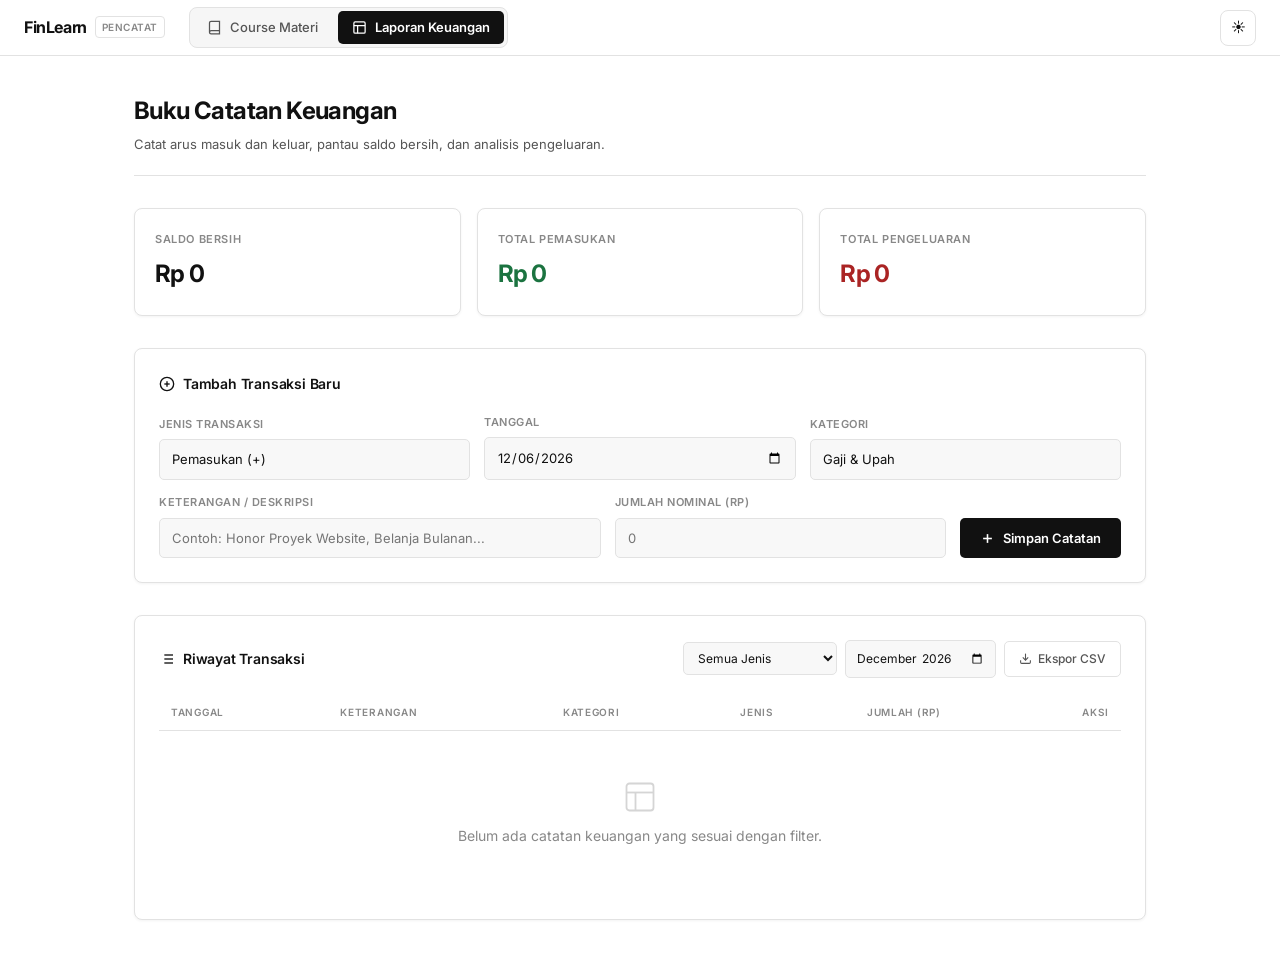
==== index.html @ 0261cfb4 "first commit" ====
<!DOCTYPE html>
<html lang="id" data-theme="light">
<head>
  <meta charset="UTF-8" />
  <meta name="viewport" content="width=device-width, initial-scale=1.0" />
  <title>FinLearn — Pencatat Laporan Keuangan</title>
  <link rel="preconnect" href="https://fonts.googleapis.com" />
  <link href="https://fonts.googleapis.com/css2?family=Inter:wght@300;400;500;600;700&display=swap" rel="stylesheet" />
  <link rel="stylesheet" href="style.css" />
</head>
<body data-page="keuangan">

  <!-- TOPBAR NAVBAR -->
  <header class="topbar">
    <div class="topbar-left">
      <a href="index.html" class="brand">
        <span>FinLearn</span>
        <span class="brand-badge">Pencatat</span>
      </a>

      <!-- NAVBAR DIRECT ACCESS -->
      <nav class="navbar-nav">
        <a href="materi.html" class="nav-link" id="navMateri">
          <svg width="15" height="15" viewBox="0 0 24 24" fill="none" stroke="currentColor" stroke-width="2">
            <path d="M4 19.5A2.5 2.5 0 0 1 6.5 17H20"/>
            <path d="M6.5 2H20v20H6.5A2.5 2.5 0 0 1 4 19.5v-15A2.5 2.5 0 0 1 6.5 2z"/>
          </svg>
          <span class="nav-text">Course Materi</span>
        </a>
        <a href="index.html" class="nav-link active" id="navKeuangan">
          <svg width="15" height="15" viewBox="0 0 24 24" fill="none" stroke="currentColor" stroke-width="2">
            <rect x="3" y="3" width="18" height="18" rx="2"/>
            <line x1="3" y1="9" x2="21" y2="9"/>
            <line x1="9" y1="21" x2="9" y2="9"/>
          </svg>
          <span class="nav-text">Laporan Keuangan</span>
        </a>
      </nav>
    </div>

    <div class="topbar-right">
      <button class="theme-toggle" id="themeToggle" onclick="toggleTheme()" title="Ganti Tema">
        <span id="themeIcon">☀️</span>
      </button>
    </div>
  </header>

  <!-- KEUANGAN FULL PAGE CONTAINER -->
  <main class="keuangan-container">

    <!-- PAGE HEADER -->
    <header class="page-header-keuangan">
      <div class="page-header-title">
        <h1>Buku Catatan Keuangan</h1>
        <p>Catat arus masuk dan keluar, pantau saldo bersih, dan analisis pengeluaran.</p>
      </div>
    </header>

    <!-- 3 STAT CARDS -->
    <section class="summary-cards-grid">
      <div class="stat-card balance">
        <span class="stat-label">Saldo Bersih</span>
        <span class="stat-amount" id="statBalance">Rp 0</span>
      </div>
      <div class="stat-card income">
        <span class="stat-label">Total Pemasukan</span>
        <span class="stat-amount" id="statIncome">Rp 0</span>
      </div>
      <div class="stat-card expense">
        <span class="stat-label">Total Pengeluaran</span>
        <span class="stat-amount" id="statExpense">Rp 0</span>
      </div>
    </section>

    <!-- INPUT TRANSACTION FORM -->
    <section class="card-section">
      <h2 class="card-title">
        <svg width="16" height="16" viewBox="0 0 24 24" fill="none" stroke="currentColor" stroke-width="2"><circle cx="12" cy="12" r="10"/><line x1="12" y1="8" x2="12" y2="16"/><line x1="8" y1="12" x2="16" y2="12"/></svg>
        Tambah Transaksi Baru
      </h2>

      <div class="form-grid">
        <div class="form-row">
          <div class="form-field">
            <label for="inputTxType">Jenis Transaksi</label>
            <select id="inputTxType">
              <option value="income">Pemasukan (+)</option>
              <option value="expense">Pengeluaran (-)</option>
            </select>
          </div>

          <div class="form-field">
            <label for="inputTxDate">Tanggal</label>
            <input type="date" id="inputTxDate" />
          </div>

          <div class="form-field">
            <label for="inputTxCategory">Kategori</label>
            <select id="inputTxCategory">
              <option value="Gaji & Upah">Gaji & Upah</option>
              <option value="Pendapatan Usaha">Pendapatan Usaha</option>
              <option value="Investasi">Investasi</option>
              <option value="Makanan & Minuman">Makanan & Minuman</option>
              <option value="Transportasi">Transportasi</option>
              <option value="Tagihan & Utilitas">Tagihan & Utilitas</option>
              <option value="Kebutuhan Rumah">Kebutuhan Rumah</option>
              <option value="Hiburan & Hobi">Hiburan & Hobi</option>
              <option value="Kesehatan">Kesehatan</option>
              <option value="Lainnya">Lainnya</option>
            </select>
          </div>
        </div>

        <div class="form-row">
          <div class="form-field flex-2">
            <label for="inputTxDesc">Keterangan / Deskripsi</label>
            <input type="text" id="inputTxDesc" placeholder="Contoh: Honor Proyek Website, Belanja Bulanan..." />
          </div>

          <div class="form-field flex-1-5">
            <label for="inputTxAmount">Jumlah Nominal (Rp)</label>
            <input type="number" id="inputTxAmount" placeholder="0" min="0" />
          </div>

          <button class="btn-primary" onclick="handleAddTransaction()">
            <svg width="15" height="15" viewBox="0 0 24 24" fill="none" stroke="currentColor" stroke-width="2.5"><line x1="12" y1="5" x2="12" y2="19"/><line x1="5" y1="12" x2="19" y2="12"/></svg>
            Simpan Catatan
          </button>
        </div>
      </div>
    </section>

    <!-- TRANSACTION HISTORY TABLE -->
    <section class="card-section">
      <div class="table-header-bar">
        <h2 class="card-title">
          <svg width="16" height="16" viewBox="0 0 24 24" fill="none" stroke="currentColor" stroke-width="2"><line x1="8" y1="6" x2="21" y2="6"/><line x1="8" y1="12" x2="21" y2="12"/><line x1="8" y1="18" x2="21" y2="18"/><line x1="3" y1="6" x2="3.01" y2="6"/><line x1="3" y1="12" x2="3.01" y2="12"/><line x1="3" y1="18" x2="3.01" y2="18"/></svg>
          Riwayat Transaksi
        </h2>

        <div class="filter-actions">
          <select id="filterType" onchange="renderTransactionsList()">
            <option value="all">Semua Jenis</option>
            <option value="income">Hanya Pemasukan</option>
            <option value="expense">Hanya Pengeluaran</option>
          </select>

          <input type="month" id="filterMonth" onchange="renderTransactionsList()" />

          <button class="btn-outline" onclick="handleExportCSV()" title="Ekspor Data ke File CSV">
            <svg width="13" height="13" viewBox="0 0 24 24" fill="none" stroke="currentColor" stroke-width="2"><path d="M21 15v4a2 2 0 0 1-2 2H5a2 2 0 0 1-2-2v-4"/><polyline points="7 10 12 15 17 10"/><line x1="12" y1="15" x2="12" y2="3"/></svg>
            Ekspor CSV
          </button>
        </div>
      </div>

      <div class="table-responsive">
        <table class="data-table">
          <thead>
            <tr>
              <th>Tanggal</th>
              <th>Keterangan</th>
              <th>Kategori</th>
              <th>Jenis</th>
              <th>Jumlah (Rp)</th>
              <th style="width: 44px; text-align: center;">Aksi</th>
            </tr>
          </thead>
          <tbody id="txTableBody">
            <!-- Rendered by JS -->
          </tbody>
        </table>

        <div class="table-empty-state" id="tableEmptyState" style="display: none;">
          <svg width="36" height="36" viewBox="0 0 24 24" fill="none" stroke="currentColor" stroke-width="1.2"><rect x="3" y="3" width="18" height="18" rx="2"/><line x1="3" y1="9" x2="21" y2="9"/><line x1="9" y1="21" x2="9" y2="9"/></svg>
          <p>Belum ada catatan keuangan yang sesuai dengan filter.</p>
        </div>
      </div>
    </section>

  </main>

  <script src="app.js"></script>
</body>
</html>
---- style.css ----
/* ===== DESIGN TOKENS (MINIMALIST MONOCHROME) ===== */
:root {
  --bg: #ffffff;
  --bg-secondary: #f6f6f6;
  --bg-card: #ffffff;
  --bg-input: #f8f8f8;
  --border: #e2e2e2;
  --border-soft: #eeeeee;
  --text: #111111;
  --text-secondary: #555555;
  --text-muted: #888888;
  --accent: #111111;
  --accent-inverse: #ffffff;
  --nav-active-bg: #111111;
  --nav-active-text: #ffffff;
  --income: #1b7340;
  --income-bg: rgba(27, 115, 64, 0.1);
  --expense: #aa2424;
  --expense-bg: rgba(170, 36, 36, 0.1);
  --shadow: 0 1px 3px rgba(0,0,0,0.05);
  --shadow-md: 0 4px 14px rgba(0,0,0,0.07);
  --radius: 8px;
  --radius-sm: 5px;
  --topbar-h: 56px;
  --sidebar-w: 280px;
}

[data-theme="dark"] {
  --bg: #0d0d0d;
  --bg-secondary: #171717;
  --bg-card: #141414;
  --bg-input: #1e1e1e;
  --border: #2a2a2a;
  --border-soft: #222222;
  --text: #f2f2f2;
  --text-secondary: #a0a0a0;
  --text-muted: #666666;
  --accent: #f2f2f2;
  --accent-inverse: #0d0d0d;
  --nav-active-bg: #f2f2f2;
  --nav-active-text: #0d0d0d;
  --income: #3cc779;
  --income-bg: rgba(60, 199, 121, 0.12);
  --expense: #e65a5a;
  --expense-bg: rgba(230, 90, 90, 0.12);
  --shadow: 0 1px 3px rgba(0,0,0,0.3);
  --shadow-md: 0 4px 14px rgba(0,0,0,0.4);
}

/* ===== BASE RESET ===== */
*, *::before, *::after { box-sizing: border-box; margin: 0; padding: 0; }
html {
  height: 100%;
  font-size: 14px;
}
body {
  min-height: 100%;
  font-family: 'Inter', -apple-system, BlinkMacSystemFont, "Segoe UI", Roboto, sans-serif;
  line-height: 1.6;
  background: var(--bg);
  color: var(--text);
  transition: background 0.15s ease, color 0.15s ease;
  -webkit-font-smoothing: antialiased;
}
a { color: inherit; text-decoration: none; }
button { cursor: pointer; border: none; background: none; font: inherit; color: inherit; }
input, select, textarea { font: inherit; color: inherit; }
svg { display: block; flex-shrink: 0; }

/* ===== NAVBAR (TOPBAR) ===== */
.topbar {
  position: sticky;
  top: 0;
  left: 0;
  right: 0;
  height: var(--topbar-h);
  background: var(--bg);
  border-bottom: 1px solid var(--border);
  display: flex;
  align-items: center;
  justify-content: space-between;
  padding: 0 24px;
  z-index: 100;
}

.topbar-left {
  display: flex;
  align-items: center;
  gap: 24px;
}

.brand {
  display: flex;
  align-items: center;
  gap: 8px;
  font-weight: 700;
  font-size: 16px;
  letter-spacing: -0.4px;
  color: var(--text);
}
.brand-badge {
  font-size: 10px;
  font-weight: 600;
  text-transform: uppercase;
  letter-spacing: 0.5px;
  padding: 2px 6px;
  border-radius: 4px;
  border: 1px solid var(--border);
  color: var(--text-muted);
}

/* NAVBAR NAVIGATION BUTTONS */
.navbar-nav {
  display: flex;
  align-items: center;
  gap: 6px;
  background: var(--bg-secondary);
  padding: 3px;
  border-radius: var(--radius);
  border: 1px solid var(--border);
}

.nav-link {
  display: inline-flex;
  align-items: center;
  gap: 8px;
  padding: 6px 14px;
  border-radius: var(--radius-sm);
  font-size: 13px;
  font-weight: 500;
  color: var(--text-secondary);
  transition: all 0.15s ease;
}

.nav-link:hover {
  color: var(--text);
  background: rgba(0, 0, 0, 0.04);
}

[data-theme="dark"] .nav-link:hover {
  background: rgba(255, 255, 255, 0.05);
}

.nav-link.active {
  background: var(--nav-active-bg);
  color: var(--nav-active-text);
  font-weight: 600;
}

.topbar-right {
  display: flex;
  align-items: center;
  gap: 12px;
}

.theme-toggle {
  display: inline-flex;
  align-items: center;
  justify-content: center;
  width: 36px;
  height: 36px;
  border-radius: var(--radius);
  border: 1px solid var(--border);
  background: var(--bg-card);
  color: var(--text);
  transition: border-color 0.15s, background 0.15s;
}

.theme-toggle:hover {
  background: var(--bg-secondary);
}

/* ===== MATERI / COURSE FULL PAGE LAYOUT ===== */
.materi-page-wrapper {
  display: flex;
  min-height: calc(100vh - var(--topbar-h));
}

/* Sidebar */
.materi-sidebar {
  width: var(--sidebar-w);
  flex-shrink: 0;
  background: var(--bg);
  border-right: 1px solid var(--border);
  display: flex;
  flex-direction: column;
  height: calc(100vh - var(--topbar-h));
  position: sticky;
  top: var(--topbar-h);
  overflow: hidden;
}

.sidebar-header {
  padding: 18px 20px 14px;
  border-bottom: 1px solid var(--border-soft);
  display: flex;
  align-items: center;
  justify-content: space-between;
}

.sidebar-title {
  font-size: 11px;
  font-weight: 600;
  letter-spacing: 0.8px;
  text-transform: uppercase;
  color: var(--text-muted);
}

.module-counter {
  font-size: 11px;
  font-weight: 600;
  color: var(--text-secondary);
}

.sidebar-scrollable {
  flex: 1;
  overflow-y: auto;
  padding: 10px 12px;
  display: flex;
  flex-direction: column;
  gap: 6px;
}

.module-item {
  display: flex;
  align-items: flex-start;
  gap: 12px;
  padding: 12px 14px;
  border-radius: var(--radius-sm);
  border: 1px solid transparent;
  cursor: pointer;
  transition: all 0.12s ease;
}

.module-item:hover {
  background: var(--bg-secondary);
  border-color: var(--border-soft);
}

.module-item.active {
  background: var(--bg-secondary);
  border-color: var(--text);
}

.module-icon-wrap {
  width: 24px;
  height: 24px;
  display: flex;
  align-items: center;
  justify-content: center;
  color: var(--text-muted);
  flex-shrink: 0;
  margin-top: 1px;
}

.module-item.active .module-icon-wrap {
  color: var(--text);
}

.module-info {
  flex: 1;
}

.module-tag {
  font-size: 10px;
  font-weight: 600;
  letter-spacing: 0.6px;
  text-transform: uppercase;
  color: var(--text-muted);
  margin-bottom: 2px;
}

.module-name {
  font-size: 13px;
  font-weight: 500;
  line-height: 1.35;
  color: var(--text);
}

.module-item.active .module-name {
  font-weight: 600;
}

.module-badge-done {
  color: var(--income);
  margin-left: 4px;
}

/* Sidebar Footer (Reading Controls & Progress) */
.sidebar-footer {
  border-top: 1px solid var(--border);
  padding: 16px 20px;
  background: var(--bg);
  display: flex;
  flex-direction: column;
  gap: 14px;
}

.font-size-control {
  display: flex;
  flex-direction: column;
  gap: 6px;
}

.control-label {
  font-size: 10px;
  font-weight: 600;
  letter-spacing: 0.6px;
  text-transform: uppercase;
  color: var(--text-muted);
}

.font-size-btn-group {
  display: flex;
  gap: 4px;
  border: 1px solid var(--border);
  padding: 3px;
  border-radius: var(--radius-sm);
  background: var(--bg-secondary);
}

.font-size-btn {
  flex: 1;
  padding: 4px 0;
  text-align: center;
  font-size: 11px;
  font-weight: 500;
  border-radius: 3px;
  color: var(--text-secondary);
  transition: all 0.12s;
}

.font-size-btn:hover {
  color: var(--text);
}

.font-size-btn.active {
  background: var(--bg-card);
  color: var(--text);
  font-weight: 700;
  box-shadow: 0 1px 2px rgba(0,0,0,0.08);
}

.progress-widget {
  display: flex;
  flex-direction: column;
  gap: 6px;
}

.progress-header {
  display: flex;
  justify-content: space-between;
  font-size: 11px;
  color: var(--text-secondary);
}

.progress-bar-bg {
  height: 5px;
  background: var(--border);
  border-radius: 3px;
  overflow: hidden;
}

.progress-bar-fill {
  height: 100%;
  background: var(--text);
  border-radius: 3px;
  transition: width 0.3s ease;
}

/* Main Reading Content */
.materi-content-area {
  flex: 1;
  padding: 48px 60px 80px;
  max-width: 900px;
  margin: 0 auto;
  position: relative;
}

.course-breadcrumb {
  display: flex;
  align-items: center;
  gap: 8px;
  font-size: 12px;
  color: var(--text-muted);
  margin-bottom: 24px;
}

.course-breadcrumb a:hover {
  color: var(--text);
}

.module-header {
  margin-bottom: 32px;
  padding-bottom: 24px;
  border-bottom: 1px solid var(--border);
}

.module-header-tag {
  display: inline-block;
  font-size: 11px;
  font-weight: 600;
  text-transform: uppercase;
  letter-spacing: 0.8px;
  color: var(--text-muted);
  margin-bottom: 8px;
}

.module-header-title {
  font-size: 28px;
  font-weight: 700;
  letter-spacing: -0.8px;
  line-height: 1.25;
}

/* Article Reader Typography */
.article-reader {
  font-size: 15px;
  line-height: 1.8;
  color: var(--text);
}

.article-reader.text-small { font-size: 13px; line-height: 1.7; }
.article-reader.text-standard { font-size: 15px; line-height: 1.8; }
.article-reader.text-large { font-size: 17px; line-height: 1.85; }

.article-reader h1 { font-size: 24px; font-weight: 700; margin: 36px 0 16px; letter-spacing: -0.5px; }
.article-reader h2 { font-size: 20px; font-weight: 600; margin: 30px 0 14px; letter-spacing: -0.3px; }
.article-reader h3 { font-size: 16px; font-weight: 600; margin: 24px 0 10px; }
.article-reader p { margin-bottom: 18px; color: var(--text); }
.article-reader ul, .article-reader ol { margin: 0 0 20px 24px; }
.article-reader li { margin-bottom: 8px; }

.article-reader blockquote {
  border-left: 3px solid var(--text);
  padding: 12px 18px;
  margin: 24px 0;
  background: var(--bg-secondary);
  border-radius: 0 var(--radius-sm) var(--radius-sm) 0;
  color: var(--text-secondary);
  font-style: italic;
}

.article-reader table {
  width: 100%;
  border-collapse: collapse;
  margin: 24px 0;
  font-size: 13px;
}

.article-reader th, .article-reader td {
  padding: 10px 14px;
  border: 1px solid var(--border);
  text-align: left;
}

.article-reader th {
  background: var(--bg-secondary);
  font-weight: 600;
}

.article-reader code {
  font-family: ui-monospace, SFMono-Regular, Menlo, Monaco, Consolas, monospace;
  font-size: 13px;
  background: var(--bg-secondary);
  padding: 2px 6px;
  border-radius: 4px;
  border: 1px solid var(--border);
}

.article-reader pre {
  background: var(--bg-secondary);
  border: 1px solid var(--border);
  border-radius: var(--radius);
  padding: 16px;
  overflow-x: auto;
  margin: 20px 0;
}

/* Modul Navigation Prev / Next */
.module-navigation {
  display: flex;
  justify-content: space-between;
  align-items: center;
  gap: 16px;
  margin-top: 50px;
  padding-top: 28px;
  border-top: 1px solid var(--border);
}

.btn-nav-step {
  display: inline-flex;
  align-items: center;
  gap: 8px;
  padding: 10px 18px;
  border-radius: var(--radius-sm);
  border: 1px solid var(--border);
  font-size: 13px;
  font-weight: 500;
  background: var(--bg-card);
  transition: all 0.15s;
}

.btn-nav-step:hover:not(:disabled) {
  background: var(--bg-secondary);
  border-color: var(--text);
}

.btn-nav-step:disabled {
  opacity: 0.35;
  cursor: not-allowed;
}

/* Floating back to top button */
.btn-floating-top {
  position: fixed;
  bottom: 32px;
  right: 36px;
  width: 44px;
  height: 44px;
  border-radius: 50%;
  background: var(--accent);
  color: var(--accent-inverse);
  border: none;
  display: flex;
  align-items: center;
  justify-content: center;
  box-shadow: var(--shadow-md);
  opacity: 0;
  visibility: hidden;
  transform: translateY(10px);
  transition: all 0.2s ease;
  z-index: 90;
}

.btn-floating-top.show {
  opacity: 1;
  visibility: visible;
  transform: translateY(0);
}

/* ===== LAPORAN KEUANGAN FULL PAGE LAYOUT ===== */
.keuangan-container {
  max-width: 1060px;
  margin: 0 auto;
  padding: 36px 24px 60px;
  display: flex;
  flex-direction: column;
  gap: 32px;
}

.page-header-keuangan {
  display: flex;
  justify-content: space-between;
  align-items: flex-end;
  border-bottom: 1px solid var(--border);
  padding-bottom: 20px;
}

.page-header-title h1 {
  font-size: 24px;
  font-weight: 700;
  letter-spacing: -0.6px;
  margin-bottom: 4px;
}

.page-header-title p {
  font-size: 13px;
  color: var(--text-secondary);
}

/* 3 Cards Ringkasan */
.summary-cards-grid {
  display: grid;
  grid-template-columns: repeat(3, 1fr);
  gap: 16px;
}

.stat-card {
  background: var(--bg-card);
  border: 1px solid var(--border);
  border-radius: var(--radius);
  padding: 22px 20px;
  display: flex;
  flex-direction: column;
  gap: 6px;
  box-shadow: var(--shadow);
}

.stat-label {
  font-size: 11px;
  font-weight: 600;
  letter-spacing: 0.6px;
  text-transform: uppercase;
  color: var(--text-muted);
}

.stat-amount {
  font-size: 24px;
  font-weight: 700;
  letter-spacing: -0.8px;
}

.stat-card.balance .stat-amount { color: var(--text); }
.stat-card.income .stat-amount { color: var(--income); }
.stat-card.expense .stat-amount { color: var(--expense); }

/* Form Section */
.card-section {
  background: var(--bg-card);
  border: 1px solid var(--border);
  border-radius: var(--radius);
  padding: 24px;
  box-shadow: var(--shadow);
}

.card-title {
  font-size: 14px;
  font-weight: 600;
  letter-spacing: -0.2px;
  margin-bottom: 18px;
  display: flex;
  align-items: center;
  gap: 8px;
}

.form-grid {
  display: flex;
  flex-direction: column;
  gap: 14px;
}

.form-row {
  display: flex;
  gap: 14px;
  align-items: flex-end;
}

.form-field {
  display: flex;
  flex-direction: column;
  gap: 6px;
  flex: 1;
}

.form-field.flex-2 { flex: 2; }
.form-field.flex-1-5 { flex: 1.5; }

.form-field label {
  font-size: 11px;
  font-weight: 600;
  text-transform: uppercase;
  letter-spacing: 0.5px;
  color: var(--text-muted);
}

.form-field input,
.form-field select {
  width: 100%;
  padding: 9px 12px;
  background: var(--bg-input);
  border: 1px solid var(--border);
  border-radius: var(--radius-sm);
  font-size: 13px;
  color: var(--text);
  outline: none;
  transition: border-color 0.15s ease;
  appearance: none;
  -webkit-appearance: none;
}

.form-field input:focus,
.form-field select:focus {
  border-color: var(--text);
}

.btn-primary {
  display: inline-flex;
  align-items: center;
  justify-content: center;
  gap: 8px;
  padding: 10px 20px;
  background: var(--accent);
  color: var(--accent-inverse);
  border-radius: var(--radius-sm);
  font-size: 13px;
  font-weight: 600;
  transition: opacity 0.15s ease;
  height: 40px;
}

.btn-primary:hover {
  opacity: 0.88;
}

/* History / Table Section */
.table-header-bar {
  display: flex;
  justify-content: space-between;
  align-items: center;
  margin-bottom: 16px;
  flex-wrap: wrap;
  gap: 12px;
}

.table-header-bar .card-title {
  margin-bottom: 0;
}

.filter-actions {
  display: flex;
  align-items: center;
  gap: 8px;
}

.filter-actions select,
.filter-actions input[type="month"] {
  padding: 7px 10px;
  background: var(--bg-input);
  border: 1px solid var(--border);
  border-radius: var(--radius-sm);
  font-size: 12px;
  color: var(--text);
  outline: none;
}

.btn-outline {
  display: inline-flex;
  align-items: center;
  gap: 6px;
  padding: 7px 14px;
  border: 1px solid var(--border);
  border-radius: var(--radius-sm);
  font-size: 12px;
  font-weight: 500;
  color: var(--text-secondary);
  background: var(--bg-card);
  transition: all 0.12s;
}

.btn-outline:hover {
  color: var(--text);
  border-color: var(--text);
  background: var(--bg-secondary);
}

.table-responsive {
  overflow-x: auto;
}

.data-table {
  width: 100%;
  border-collapse: collapse;
}

.data-table th {
  font-size: 10px;
  font-weight: 600;
  letter-spacing: 0.7px;
  text-transform: uppercase;
  color: var(--text-muted);
  padding: 10px 12px;
  text-align: left;
  border-bottom: 1px solid var(--border);
}

.data-table td {
  font-size: 13px;
  padding: 12px 12px;
  border-bottom: 1px solid var(--border-soft);
  vertical-align: middle;
}

.data-table tbody tr:last-child td {
  border-bottom: none;
}

.data-table tbody tr:hover td {
  background: var(--bg-secondary);
}

.badge-tag {
  display: inline-flex;
  align-items: center;
  padding: 3px 8px;
  border-radius: 12px;
  font-size: 11px;
  font-weight: 600;
}

.badge-income {
  background: var(--income-bg);
  color: var(--income);
}

.badge-expense {
  background: var(--expense-bg);
  color: var(--expense);
}

.amount-income {
  color: var(--income);
  font-weight: 600;
}

.amount-expense {
  color: var(--expense);
  font-weight: 600;
}

.btn-delete-row {
  padding: 5px;
  color: var(--text-muted);
  border-radius: var(--radius-sm);
  transition: all 0.12s;
  display: inline-flex;
  align-items: center;
  justify-content: center;
}

.btn-delete-row:hover {
  color: var(--expense);
  background: var(--expense-bg);
}

.table-empty-state {
  display: flex;
  flex-direction: column;
  align-items: center;
  gap: 10px;
  padding: 48px 20px;
  color: var(--text-muted);
  text-align: center;
}

.table-empty-state svg {
  opacity: 0.35;
}

/* Toast */
.toast-box {
  position: fixed;
  bottom: 24px;
  right: 24px;
  z-index: 1000;
  display: flex;
  flex-direction: column;
  gap: 8px;
  pointer-events: none;
}

.toast-item {
  background: var(--text);
  color: var(--accent-inverse);
  font-size: 13px;
  font-weight: 500;
  padding: 10px 18px;
  border-radius: var(--radius);
  box-shadow: var(--shadow-md);
  animation: toastFadeIn 0.18s ease forwards;
}

@keyframes toastFadeIn {
  from { opacity: 0; transform: translateY(10px); }
  to { opacity: 1; transform: translateY(0); }
}

/* ===== RESPONSIVE ===== */
@media (max-width: 860px) {
  .materi-page-wrapper { flex-direction: column; }
  .materi-sidebar {
    width: 100%;
    height: auto;
    position: relative;
    top: 0;
    border-right: none;
    border-bottom: 1px solid var(--border);
  }
  .materi-content-area { padding: 32px 20px 60px; }
  .summary-cards-grid { grid-template-columns: 1fr; }
  .form-row { flex-direction: column; }
}

@media (max-width: 580px) {
  .topbar { padding: 0 16px; }
  .brand-badge { display: none; }
  .nav-link span.nav-text { display: none; }
  .nav-link { padding: 6px 10px; }
}
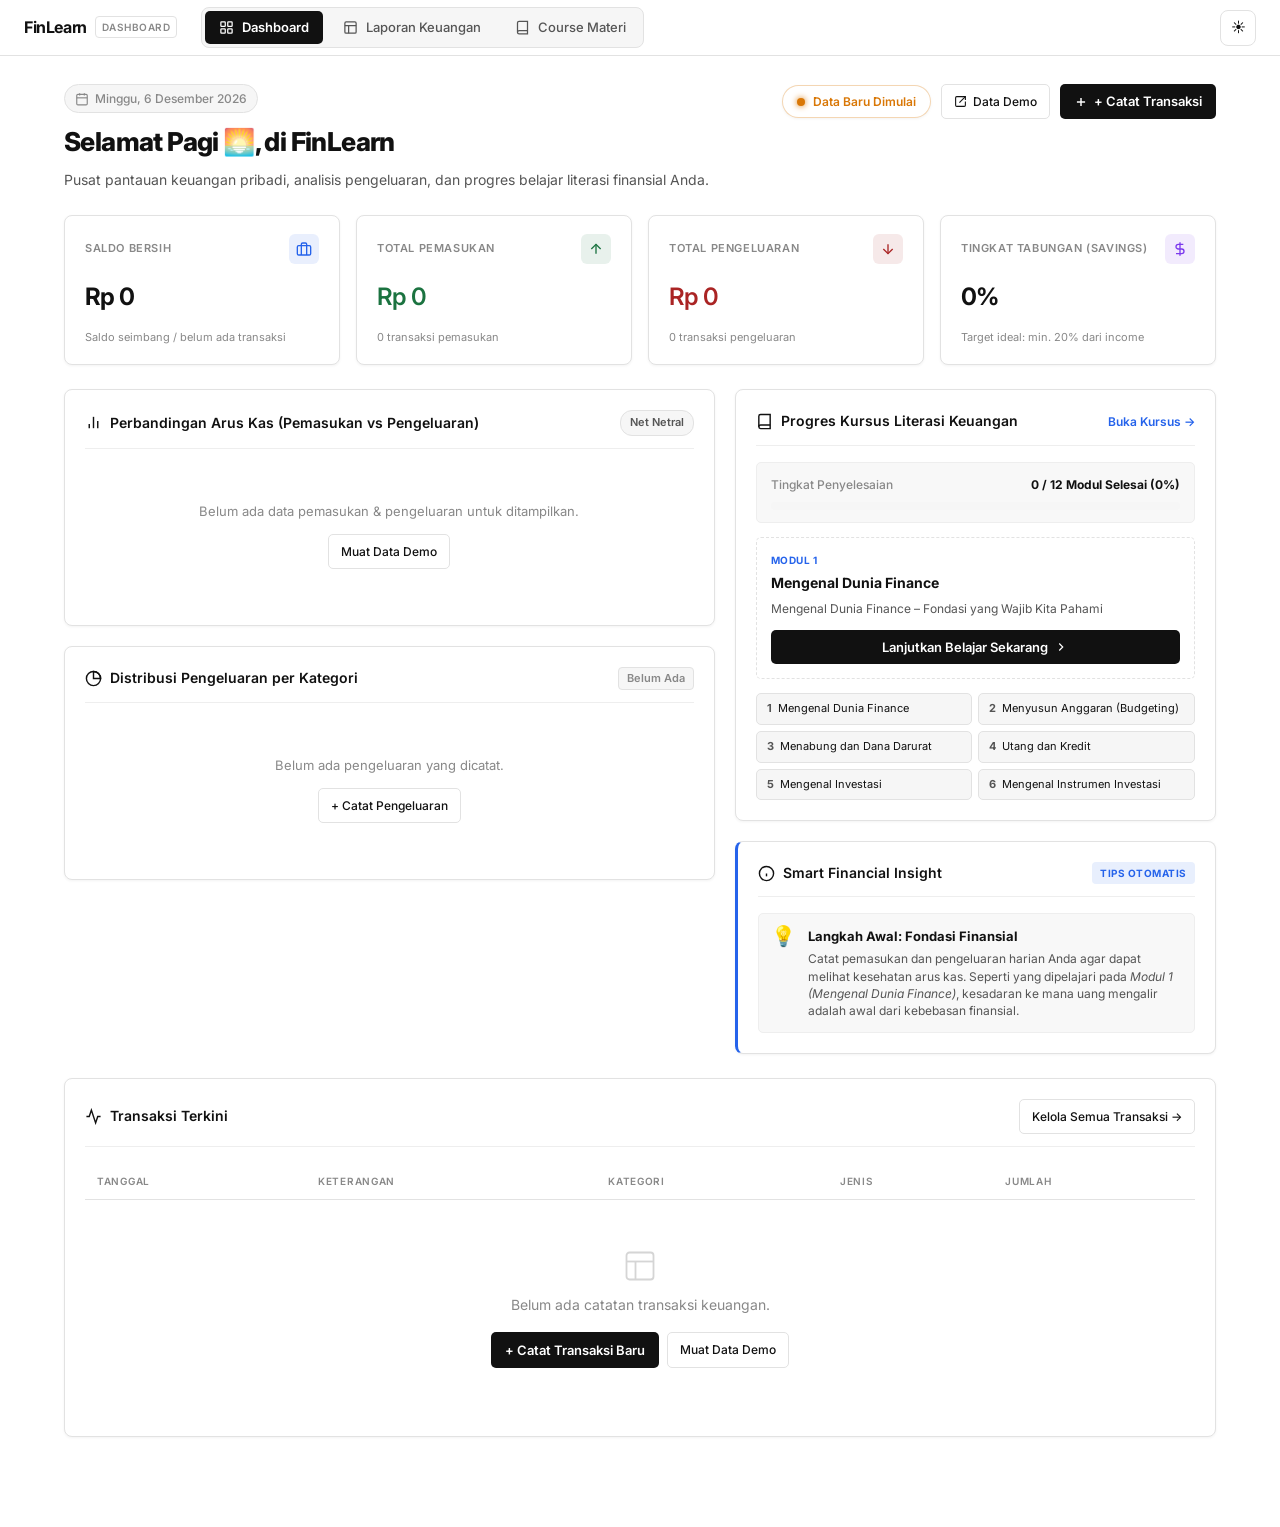
==== commit ef843456: "update" ====
--- a/index.html
+++ b/index.html
@@ -3,37 +3,46 @@
 <head>
   <meta charset="UTF-8" />
   <meta name="viewport" content="width=device-width, initial-scale=1.0" />
-  <title>FinLearn — Pencatat Laporan Keuangan</title>
+  <title>FinLearn — Dashboard Keuangan & Belajar</title>
   <link rel="preconnect" href="https://fonts.googleapis.com" />
-  <link href="https://fonts.googleapis.com/css2?family=Inter:wght@300;400;500;600;700&display=swap" rel="stylesheet" />
+  <link href="https://fonts.googleapis.com/css2?family=Inter:wght@300;400;500;600;700;800&display=swap" rel="stylesheet" />
   <link rel="stylesheet" href="style.css" />
 </head>
-<body data-page="keuangan">
+<body data-page="dashboard">
 
   <!-- TOPBAR NAVBAR -->
   <header class="topbar">
     <div class="topbar-left">
       <a href="index.html" class="brand">
         <span>FinLearn</span>
-        <span class="brand-badge">Pencatat</span>
+        <span class="brand-badge">Dashboard</span>
       </a>
 
       <!-- NAVBAR DIRECT ACCESS -->
       <nav class="navbar-nav">
+        <a href="index.html" class="nav-link active" id="navDashboard">
+          <svg width="15" height="15" viewBox="0 0 24 24" fill="none" stroke="currentColor" stroke-width="2">
+            <rect x="3" y="3" width="7" height="7" rx="1"/>
+            <rect x="14" y="3" width="7" height="7" rx="1"/>
+            <rect x="14" y="14" width="7" height="7" rx="1"/>
+            <rect x="3" y="14" width="7" height="7" rx="1"/>
+          </svg>
+          <span class="nav-text">Dashboard</span>
+        </a>
+        <a href="keuangan.html" class="nav-link" id="navKeuangan">
+          <svg width="15" height="15" viewBox="0 0 24 24" fill="none" stroke="currentColor" stroke-width="2">
+            <rect x="3" y="3" width="18" height="18" rx="2"/>
+            <line x1="3" y1="9" x2="21" y2="9"/>
+            <line x1="9" y1="21" x2="9" y2="9"/>
+          </svg>
+          <span class="nav-text">Laporan Keuangan</span>
+        </a>
         <a href="materi.html" class="nav-link" id="navMateri">
           <svg width="15" height="15" viewBox="0 0 24 24" fill="none" stroke="currentColor" stroke-width="2">
             <path d="M4 19.5A2.5 2.5 0 0 1 6.5 17H20"/>
             <path d="M6.5 2H20v20H6.5A2.5 2.5 0 0 1 4 19.5v-15A2.5 2.5 0 0 1 6.5 2z"/>
           </svg>
           <span class="nav-text">Course Materi</span>
-        </a>
-        <a href="index.html" class="nav-link active" id="navKeuangan">
-          <svg width="15" height="15" viewBox="0 0 24 24" fill="none" stroke="currentColor" stroke-width="2">
-            <rect x="3" y="3" width="18" height="18" rx="2"/>
-            <line x1="3" y1="9" x2="21" y2="9"/>
-            <line x1="9" y1="21" x2="9" y2="9"/>
-          </svg>
-          <span class="nav-text">Laporan Keuangan</span>
         </a>
       </nav>
     </div>
@@ -45,112 +54,240 @@
     </div>
   </header>
 
-  <!-- KEUANGAN FULL PAGE CONTAINER -->
-  <main class="keuangan-container">
-
-    <!-- PAGE HEADER -->
-    <header class="page-header-keuangan">
-      <div class="page-header-title">
-        <h1>Buku Catatan Keuangan</h1>
-        <p>Catat arus masuk dan keluar, pantau saldo bersih, dan analisis pengeluaran.</p>
+  <!-- DASHBOARD CONTAINER -->
+  <main class="dashboard-container">
+
+    <!-- WELCOME / HERO HEADER -->
+    <header class="dash-welcome-header">
+      <div class="dash-welcome-text">
+        <div class="dash-date-badge" id="dashDateBadge">
+          <svg width="14" height="14" viewBox="0 0 24 24" fill="none" stroke="currentColor" stroke-width="2">
+            <rect x="3" y="4" width="18" height="18" rx="2" ry="2"/>
+            <line x1="16" y1="2" x2="16" y2="6"/>
+            <line x1="8" y1="2" x2="8" y2="6"/>
+            <line x1="3" y1="10" x2="21" y2="10"/>
+          </svg>
+          <span id="currentDateStr">-</span>
+        </div>
+        <h1 id="dashGreeting">Selamat Datang di FinLearn</h1>
+        <p>Pusat pantauan keuangan pribadi, analisis pengeluaran, dan progres belajar literasi finansial Anda.</p>
+      </div>
+
+      <div class="dash-welcome-actions">
+        <div class="health-chip" id="healthChip">
+          <span class="health-dot"></span>
+          <span id="healthChipText">Kondisi Stabil</span>
+        </div>
+
+        <button class="btn-outline-sm" id="btnSampleData" onclick="handleLoadSampleData()" title="Muat simulasi data contoh untuk melihat tampilan visual">
+          <svg width="13" height="13" viewBox="0 0 24 24" fill="none" stroke="currentColor" stroke-width="2">
+            <path d="M21 12v7a2 2 0 0 1-2 2H5a2 2 0 0 1-2-2V5a2 2 0 0 1 2-2h11"/>
+            <polyline points="15 3 21 3 21 9"/>
+            <line x1="10" y1="14" x2="21" y2="3"/>
+          </svg>
+          Data Demo
+        </button>
+
+        <a href="keuangan.html" class="btn-primary-sm">
+          <svg width="14" height="14" viewBox="0 0 24 24" fill="none" stroke="currentColor" stroke-width="2.5">
+            <line x1="12" y1="5" x2="12" y2="19"/>
+            <line x1="5" y1="12" x2="19" y2="12"/>
+          </svg>
+          + Catat Transaksi
+        </a>
       </div>
     </header>
 
-    <!-- 3 STAT CARDS -->
-    <section class="summary-cards-grid">
+    <!-- 4 STAT CARDS GRID -->
+    <section class="dash-stats-grid">
       <div class="stat-card balance">
-        <span class="stat-label">Saldo Bersih</span>
-        <span class="stat-amount" id="statBalance">Rp 0</span>
-      </div>
+        <div class="stat-card-header">
+          <span class="stat-label">Saldo Bersih</span>
+          <div class="stat-icon-wrap icon-balance">
+            <svg width="16" height="16" viewBox="0 0 24 24" fill="none" stroke="currentColor" stroke-width="2">
+              <rect x="2" y="7" width="20" height="14" rx="2" ry="2"/>
+              <path d="M16 21V5a2 2 0 0 0-2-2h-4a2 2 0 0 0-2 2v16"/>
+            </svg>
+          </div>
+        </div>
+        <div class="stat-amount" id="dashStatBalance">Rp 0</div>
+        <div class="stat-footer-text" id="dashStatBalanceSub">Arus kas siap dikelola</div>
+      </div>
+
       <div class="stat-card income">
-        <span class="stat-label">Total Pemasukan</span>
-        <span class="stat-amount" id="statIncome">Rp 0</span>
-      </div>
+        <div class="stat-card-header">
+          <span class="stat-label">Total Pemasukan</span>
+          <div class="stat-icon-wrap icon-income">
+            <svg width="16" height="16" viewBox="0 0 24 24" fill="none" stroke="currentColor" stroke-width="2">
+              <line x1="12" y1="19" x2="12" y2="5"/>
+              <polyline points="5 12 12 5 19 12"/>
+            </svg>
+          </div>
+        </div>
+        <div class="stat-amount amount-income" id="dashStatIncome">Rp 0</div>
+        <div class="stat-footer-text" id="dashStatIncomeCount">0 transaksi masuk</div>
+      </div>
+
       <div class="stat-card expense">
-        <span class="stat-label">Total Pengeluaran</span>
-        <span class="stat-amount" id="statExpense">Rp 0</span>
+        <div class="stat-card-header">
+          <span class="stat-label">Total Pengeluaran</span>
+          <div class="stat-icon-wrap icon-expense">
+            <svg width="16" height="16" viewBox="0 0 24 24" fill="none" stroke="currentColor" stroke-width="2">
+              <line x1="12" y1="5" x2="12" y2="19"/>
+              <polyline points="19 12 12 19 5 12"/>
+            </svg>
+          </div>
+        </div>
+        <div class="stat-amount amount-expense" id="dashStatExpense">Rp 0</div>
+        <div class="stat-footer-text" id="dashStatExpenseCount">0 transaksi keluar</div>
+      </div>
+
+      <div class="stat-card savings">
+        <div class="stat-card-header">
+          <span class="stat-label">Tingkat Tabungan (Savings)</span>
+          <div class="stat-icon-wrap icon-savings">
+            <svg width="16" height="16" viewBox="0 0 24 24" fill="none" stroke="currentColor" stroke-width="2">
+              <path d="M12 2v20M17 5H9.5a3.5 3.5 0 0 0 0 7h5a3.5 3.5 0 0 1 0 7H6"/>
+            </svg>
+          </div>
+        </div>
+        <div class="stat-amount" id="dashStatSavings">0%</div>
+        <div class="stat-footer-text" id="dashStatSavingsSub">Target ideal: min. 20%</div>
       </div>
     </section>
 
-    <!-- INPUT TRANSACTION FORM -->
-    <section class="card-section">
-      <h2 class="card-title">
-        <svg width="16" height="16" viewBox="0 0 24 24" fill="none" stroke="currentColor" stroke-width="2"><circle cx="12" cy="12" r="10"/><line x1="12" y1="8" x2="12" y2="16"/><line x1="8" y1="12" x2="16" y2="12"/></svg>
-        Tambah Transaksi Baru
-      </h2>
-
-      <div class="form-grid">
-        <div class="form-row">
-          <div class="form-field">
-            <label for="inputTxType">Jenis Transaksi</label>
-            <select id="inputTxType">
-              <option value="income">Pemasukan (+)</option>
-              <option value="expense">Pengeluaran (-)</option>
-            </select>
-          </div>
-
-          <div class="form-field">
-            <label for="inputTxDate">Tanggal</label>
-            <input type="date" id="inputTxDate" />
-          </div>
-
-          <div class="form-field">
-            <label for="inputTxCategory">Kategori</label>
-            <select id="inputTxCategory">
-              <option value="Gaji & Upah">Gaji & Upah</option>
-              <option value="Pendapatan Usaha">Pendapatan Usaha</option>
-              <option value="Investasi">Investasi</option>
-              <option value="Makanan & Minuman">Makanan & Minuman</option>
-              <option value="Transportasi">Transportasi</option>
-              <option value="Tagihan & Utilitas">Tagihan & Utilitas</option>
-              <option value="Kebutuhan Rumah">Kebutuhan Rumah</option>
-              <option value="Hiburan & Hobi">Hiburan & Hobi</option>
-              <option value="Kesehatan">Kesehatan</option>
-              <option value="Lainnya">Lainnya</option>
-            </select>
-          </div>
-        </div>
-
-        <div class="form-row">
-          <div class="form-field flex-2">
-            <label for="inputTxDesc">Keterangan / Deskripsi</label>
-            <input type="text" id="inputTxDesc" placeholder="Contoh: Honor Proyek Website, Belanja Bulanan..." />
-          </div>
-
-          <div class="form-field flex-1-5">
-            <label for="inputTxAmount">Jumlah Nominal (Rp)</label>
-            <input type="number" id="inputTxAmount" placeholder="0" min="0" />
-          </div>
-
-          <button class="btn-primary" onclick="handleAddTransaction()">
-            <svg width="15" height="15" viewBox="0 0 24 24" fill="none" stroke="currentColor" stroke-width="2.5"><line x1="12" y1="5" x2="12" y2="19"/><line x1="5" y1="12" x2="19" y2="12"/></svg>
-            Simpan Catatan
-          </button>
-        </div>
-      </div>
-    </section>
-
-    <!-- TRANSACTION HISTORY TABLE -->
-    <section class="card-section">
-      <div class="table-header-bar">
-        <h2 class="card-title">
-          <svg width="16" height="16" viewBox="0 0 24 24" fill="none" stroke="currentColor" stroke-width="2"><line x1="8" y1="6" x2="21" y2="6"/><line x1="8" y1="12" x2="21" y2="12"/><line x1="8" y1="18" x2="21" y2="18"/><line x1="3" y1="6" x2="3.01" y2="6"/><line x1="3" y1="12" x2="3.01" y2="12"/><line x1="3" y1="18" x2="3.01" y2="18"/></svg>
-          Riwayat Transaksi
-        </h2>
-
-        <div class="filter-actions">
-          <select id="filterType" onchange="renderTransactionsList()">
-            <option value="all">Semua Jenis</option>
-            <option value="income">Hanya Pemasukan</option>
-            <option value="expense">Hanya Pengeluaran</option>
-          </select>
-
-          <input type="month" id="filterMonth" onchange="renderTransactionsList()" />
-
-          <button class="btn-outline" onclick="handleExportCSV()" title="Ekspor Data ke File CSV">
-            <svg width="13" height="13" viewBox="0 0 24 24" fill="none" stroke="currentColor" stroke-width="2"><path d="M21 15v4a2 2 0 0 1-2 2H5a2 2 0 0 1-2-2v-4"/><polyline points="7 10 12 15 17 10"/><line x1="12" y1="15" x2="12" y2="3"/></svg>
-            Ekspor CSV
-          </button>
+    <!-- MAIN TWO-COLUMN DASHBOARD LAYOUT -->
+    <div class="dash-columns-grid">
+
+      <!-- LEFT COLUMN: VISUAL CHARTS -->
+      <div class="dash-col-left">
+
+        <!-- CASHFLOW COMPARISON BAR CHART CARD -->
+        <section class="dash-card">
+          <div class="dash-card-header">
+            <div class="dash-card-title">
+              <svg width="17" height="17" viewBox="0 0 24 24" fill="none" stroke="currentColor" stroke-width="2">
+                <line x1="18" y1="20" x2="18" y2="10"/>
+                <line x1="12" y1="20" x2="12" y2="4"/>
+                <line x1="6" y1="20" x2="6" y2="14"/>
+              </svg>
+              <span>Perbandingan Arus Kas (Pemasukan vs Pengeluaran)</span>
+            </div>
+            <span class="badge-pill" id="cashflowStatusBadge">Net Positif</span>
+          </div>
+
+          <div class="dash-card-body">
+            <div id="cashflowChartContainer" class="cashflow-chart-container">
+              <!-- Rendered dynamically by JS -->
+            </div>
+          </div>
+        </section>
+
+        <!-- CATEGORY EXPENSES BREAKDOWN CARD -->
+        <section class="dash-card">
+          <div class="dash-card-header">
+            <div class="dash-card-title">
+              <svg width="17" height="17" viewBox="0 0 24 24" fill="none" stroke="currentColor" stroke-width="2">
+                <circle cx="12" cy="12" r="10"/>
+                <path d="M12 2a10 10 0 0 1 10 10h-10z"/>
+              </svg>
+              <span>Distribusi Pengeluaran per Kategori</span>
+            </div>
+            <span class="sub-badge" id="topCategoryBadge">-</span>
+          </div>
+
+          <div class="dash-card-body">
+            <div id="categoryBreakdownContainer" class="category-breakdown-wrapper">
+              <!-- Rendered dynamically by JS -->
+            </div>
+          </div>
+        </section>
+
+      </div>
+
+      <!-- RIGHT COLUMN: LEARNING MODULES & FINANCIAL INSIGHT -->
+      <div class="dash-col-right">
+
+        <!-- COURSE PROGRESS WIDGET -->
+        <section class="dash-card">
+          <div class="dash-card-header">
+            <div class="dash-card-title">
+              <svg width="17" height="17" viewBox="0 0 24 24" fill="none" stroke="currentColor" stroke-width="2">
+                <path d="M4 19.5A2.5 2.5 0 0 1 6.5 17H20"/>
+                <path d="M6.5 2H20v20H6.5A2.5 2.5 0 0 1 4 19.5v-15A2.5 2.5 0 0 1 6.5 2z"/>
+              </svg>
+              <span>Progres Kursus Literasi Keuangan</span>
+            </div>
+            <a href="materi.html" class="card-link">Buka Kursus →</a>
+          </div>
+
+          <div class="dash-card-body">
+            <div class="learning-progress-box">
+              <div class="learning-progress-top">
+                <span class="learning-stat-title">Tingkat Penyelesaian</span>
+                <span class="learning-stat-val" id="dashLearnProgressText">0 / 12 Modul (0%)</span>
+              </div>
+              <div class="progress-bar-bg">
+                <div class="progress-bar-fill" id="dashLearnProgressBar" style="width: 0%;"></div>
+              </div>
+            </div>
+
+            <!-- NEXT RECOMMENDED MODULE BOX -->
+            <div class="next-mod-preview" id="dashNextModuleBox">
+              <div class="next-mod-tag" id="dashNextModTag">MODUL 1</div>
+              <h3 class="next-mod-title" id="dashNextModTitle">Mengenal Dunia Finance</h3>
+              <p class="next-mod-desc" id="dashNextModDesc">Pelajari fondasi penting bagaimana uang mengalir, aset vs liabilitas, dan prinsip dasar pengelolaan finansial.</p>
+              <a href="materi.html" id="dashBtnContinueLearn" class="btn-primary-sm full-w">
+                Lanjutkan Belajar Sekarang
+                <svg width="14" height="14" viewBox="0 0 24 24" fill="none" stroke="currentColor" stroke-width="2">
+                  <polyline points="9 18 15 12 9 6"/>
+                </svg>
+              </a>
+            </div>
+
+            <!-- MINI MODULES ROADMAP -->
+            <div class="mod-quick-roadmap" id="dashModQuickRoadmap">
+              <!-- Rendered by JS -->
+            </div>
+          </div>
+        </section>
+
+        <!-- FINANCIAL HEALTH INSIGHT & TIPS -->
+        <section class="dash-card card-insight">
+          <div class="dash-card-header">
+            <div class="dash-card-title">
+              <svg width="17" height="17" viewBox="0 0 24 24" fill="none" stroke="currentColor" stroke-width="2">
+                <circle cx="12" cy="12" r="10"/>
+                <line x1="12" y1="16" x2="12" y2="12"/>
+                <line x1="12" y1="8" x2="12.01" y2="8"/>
+              </svg>
+              <span>Smart Financial Insight</span>
+            </div>
+            <span class="insight-badge">Tips Otomatis</span>
+          </div>
+
+          <div class="dash-card-body">
+            <div class="insight-content" id="dashInsightBox">
+              <!-- Rendered by JS -->
+            </div>
+          </div>
+        </section>
+
+      </div>
+
+    </div>
+
+    <!-- RECENT TRANSACTIONS TABLE SECTION -->
+    <section class="dash-card recent-tx-section">
+      <div class="dash-card-header">
+        <div class="dash-card-title">
+          <svg width="17" height="17" viewBox="0 0 24 24" fill="none" stroke="currentColor" stroke-width="2">
+            <polyline points="22 12 18 12 15 21 9 3 6 12 2 12"/>
+          </svg>
+          <span>Transaksi Terkini</span>
+        </div>
+        <div class="dash-header-right">
+          <a href="keuangan.html" class="btn-outline-sm">Kelola Semua Transaksi →</a>
         </div>
       </div>
 
@@ -162,24 +299,33 @@
               <th>Keterangan</th>
               <th>Kategori</th>
               <th>Jenis</th>
-              <th>Jumlah (Rp)</th>
-              <th style="width: 44px; text-align: center;">Aksi</th>
+              <th>Jumlah</th>
             </tr>
           </thead>
-          <tbody id="txTableBody">
+          <tbody id="dashTxTableBody">
             <!-- Rendered by JS -->
           </tbody>
         </table>
 
-        <div class="table-empty-state" id="tableEmptyState" style="display: none;">
-          <svg width="36" height="36" viewBox="0 0 24 24" fill="none" stroke="currentColor" stroke-width="1.2"><rect x="3" y="3" width="18" height="18" rx="2"/><line x1="3" y1="9" x2="21" y2="9"/><line x1="9" y1="21" x2="9" y2="9"/></svg>
-          <p>Belum ada catatan keuangan yang sesuai dengan filter.</p>
+        <div class="table-empty-state" id="dashTableEmptyState" style="display: none;">
+          <svg width="36" height="36" viewBox="0 0 24 24" fill="none" stroke="currentColor" stroke-width="1.2">
+            <rect x="3" y="3" width="18" height="18" rx="2"/>
+            <line x1="3" y1="9" x2="21" y2="9"/>
+            <line x1="9" y1="21" x2="9" y2="9"/>
+          </svg>
+          <p>Belum ada catatan transaksi keuangan.</p>
+          <div class="empty-btn-group">
+            <a href="keuangan.html" class="btn-primary-sm">+ Catat Transaksi Baru</a>
+            <button class="btn-outline-sm" onclick="handleLoadSampleData()">Muat Data Demo</button>
+          </div>
         </div>
       </div>
     </section>
 
   </main>
 
+  <!-- SCRIPTS -->
+  <script src="materi_data.js"></script>
   <script src="app.js"></script>
 </body>
 </html>
--- a/style.css
+++ b/style.css
@@ -674,6 +674,18 @@
   border-color: var(--text);
 }
 
+/* Hilangkan tombol panah stepper (+1, +2, dll) pada input angka */
+input[type="number"]::-webkit-outer-spin-button,
+input[type="number"]::-webkit-inner-spin-button {
+  -webkit-appearance: none;
+  margin: 0;
+}
+
+input[type="number"] {
+  -moz-appearance: textfield;
+  appearance: textfield;
+}
+
 .btn-primary {
   display: inline-flex;
   align-items: center;
@@ -865,7 +877,713 @@
   to { opacity: 1; transform: translateY(0); }
 }
 
+/* ===== DASHBOARD STYLING ===== */
+.dashboard-container {
+  max-width: 1200px;
+  margin: 0 auto;
+  padding: 28px 24px 60px;
+}
+
+.dash-welcome-header {
+  display: flex;
+  align-items: flex-start;
+  justify-content: space-between;
+  gap: 20px;
+  margin-bottom: 24px;
+  flex-wrap: wrap;
+}
+
+.dash-welcome-text {
+  flex: 1;
+  min-width: 280px;
+}
+
+.dash-date-badge {
+  display: inline-flex;
+  align-items: center;
+  gap: 6px;
+  font-size: 12px;
+  font-weight: 500;
+  color: var(--text-muted);
+  background: var(--bg-secondary);
+  padding: 4px 10px;
+  border-radius: 20px;
+  border: 1px solid var(--border);
+  margin-bottom: 8px;
+}
+
+.dash-welcome-text h1 {
+  font-size: 26px;
+  font-weight: 800;
+  letter-spacing: -0.6px;
+  color: var(--text);
+  margin-bottom: 6px;
+}
+
+.dash-welcome-text p {
+  color: var(--text-secondary);
+  font-size: 14px;
+}
+
+.dash-welcome-actions {
+  display: flex;
+  align-items: center;
+  gap: 10px;
+  flex-wrap: wrap;
+}
+
+/* Health Chip */
+.health-chip {
+  display: inline-flex;
+  align-items: center;
+  gap: 8px;
+  padding: 6px 14px;
+  border-radius: 20px;
+  font-size: 12px;
+  font-weight: 600;
+  border: 1px solid var(--border);
+  background: var(--bg-card);
+  box-shadow: var(--shadow);
+}
+
+.health-dot {
+  width: 8px;
+  height: 8px;
+  border-radius: 50%;
+  background: var(--text-muted);
+}
+
+.health-chip.status-good .health-dot {
+  background: var(--income);
+  box-shadow: 0 0 6px var(--income);
+}
+.health-chip.status-good {
+  border-color: rgba(27, 115, 64, 0.3);
+  color: var(--income);
+}
+
+.health-chip.status-warning .health-dot {
+  background: #d97706;
+  box-shadow: 0 0 6px #d97706;
+}
+.health-chip.status-warning {
+  border-color: rgba(217, 119, 6, 0.3);
+  color: #d97706;
+}
+
+.health-chip.status-danger .health-dot {
+  background: var(--expense);
+  box-shadow: 0 0 6px var(--expense);
+}
+.health-chip.status-danger {
+  border-color: rgba(170, 36, 36, 0.3);
+  color: var(--expense);
+}
+
+/* Compact Buttons */
+.btn-primary-sm {
+  display: inline-flex;
+  align-items: center;
+  justify-content: center;
+  gap: 6px;
+  background: var(--accent);
+  color: var(--accent-inverse);
+  padding: 7px 14px;
+  border-radius: var(--radius-sm);
+  font-size: 13px;
+  font-weight: 600;
+  transition: opacity 0.15s ease, transform 0.1s ease;
+  white-space: nowrap;
+}
+.btn-primary-sm:hover {
+  opacity: 0.9;
+  transform: translateY(-1px);
+}
+
+.btn-outline-sm {
+  display: inline-flex;
+  align-items: center;
+  justify-content: center;
+  gap: 6px;
+  border: 1px solid var(--border);
+  background: var(--bg-card);
+  color: var(--text);
+  padding: 7px 12px;
+  border-radius: var(--radius-sm);
+  font-size: 12px;
+  font-weight: 500;
+  transition: all 0.15s ease;
+  white-space: nowrap;
+}
+.btn-outline-sm:hover {
+  background: var(--bg-secondary);
+  border-color: var(--accent);
+}
+
+.full-w {
+  width: 100%;
+}
+
+/* 4 STATS GRID */
+.dash-stats-grid {
+  display: grid;
+  grid-template-columns: repeat(4, 1fr);
+  gap: 16px;
+  margin-bottom: 24px;
+}
+
+.dash-stats-grid .stat-card {
+  background: var(--bg-card);
+  border: 1px solid var(--border);
+  border-radius: var(--radius);
+  padding: 18px 20px;
+  box-shadow: var(--shadow);
+  display: flex;
+  flex-direction: column;
+}
+
+.stat-card-header {
+  display: flex;
+  align-items: center;
+  justify-content: space-between;
+  margin-bottom: 8px;
+}
+
+.stat-icon-wrap {
+  width: 30px;
+  height: 30px;
+  border-radius: 6px;
+  display: flex;
+  align-items: center;
+  justify-content: center;
+}
+
+.icon-balance { background: rgba(37, 99, 235, 0.1); color: #2563eb; }
+.icon-income { background: var(--income-bg); color: var(--income); }
+.icon-expense { background: var(--expense-bg); color: var(--expense); }
+.icon-savings { background: rgba(124, 58, 237, 0.1); color: #7c3aed; }
+
+.stat-footer-text {
+  font-size: 11px;
+  color: var(--text-muted);
+  margin-top: 6px;
+}
+
+/* DASHBOARD TWO COLUMNS */
+.dash-columns-grid {
+  display: grid;
+  grid-template-columns: 1.15fr 0.85fr;
+  gap: 20px;
+  margin-bottom: 24px;
+}
+
+.dash-col-left, .dash-col-right {
+  display: flex;
+  flex-direction: column;
+  gap: 20px;
+}
+
+.dash-card {
+  background: var(--bg-card);
+  border: 1px solid var(--border);
+  border-radius: var(--radius);
+  padding: 20px;
+  box-shadow: var(--shadow);
+}
+
+.dash-card-header {
+  display: flex;
+  align-items: center;
+  justify-content: space-between;
+  margin-bottom: 16px;
+  padding-bottom: 12px;
+  border-bottom: 1px solid var(--border-soft);
+}
+
+.dash-card-title {
+  display: flex;
+  align-items: center;
+  gap: 8px;
+  font-weight: 600;
+  font-size: 14px;
+  color: var(--text);
+}
+
+.card-link {
+  font-size: 12px;
+  color: #2563eb;
+  font-weight: 600;
+  transition: text-decoration 0.15s;
+}
+.card-link:hover {
+  text-decoration: underline;
+}
+
+.sub-badge {
+  font-size: 11px;
+  font-weight: 600;
+  color: var(--text-muted);
+  background: var(--bg-secondary);
+  padding: 2px 8px;
+  border-radius: 4px;
+  border: 1px solid var(--border);
+}
+
+.badge-pill {
+  font-size: 11px;
+  font-weight: 600;
+  padding: 3px 9px;
+  border-radius: 12px;
+  background: var(--bg-secondary);
+  color: var(--text-secondary);
+  border: 1px solid var(--border);
+}
+.badge-pill.pill-success {
+  background: var(--income-bg);
+  color: var(--income);
+  border-color: rgba(27, 115, 64, 0.3);
+}
+.badge-pill.pill-danger {
+  background: var(--expense-bg);
+  color: var(--expense);
+  border-color: rgba(170, 36, 36, 0.3);
+}
+
+/* CASHFLOW VISUAL STYLING */
+.cashflow-visual-wrapper {
+  display: flex;
+  flex-direction: column;
+  gap: 16px;
+}
+
+.cashflow-bar-track {
+  height: 14px;
+  border-radius: 7px;
+  overflow: hidden;
+  background: var(--bg-secondary);
+  display: flex;
+}
+
+.cashflow-bar-income {
+  background: var(--income);
+  height: 100%;
+  transition: width 0.4s ease;
+}
+
+.cashflow-bar-expense {
+  background: var(--expense);
+  height: 100%;
+  transition: width 0.4s ease;
+}
+
+.cashflow-details-grid {
+  display: grid;
+  grid-template-columns: 1fr 1fr;
+  gap: 12px;
+}
+
+.cashflow-col {
+  padding: 12px;
+  border-radius: var(--radius-sm);
+  border: 1px solid var(--border-soft);
+  background: var(--bg-input);
+}
+
+.cf-badge-row {
+  display: flex;
+  align-items: center;
+  gap: 6px;
+  margin-bottom: 4px;
+}
+
+.cf-indicator {
+  width: 8px;
+  height: 8px;
+  border-radius: 2px;
+}
+.cf-indicator.inc { background: var(--income); }
+.cf-indicator.exp { background: var(--expense); }
+
+.cf-label {
+  font-size: 11px;
+  font-weight: 600;
+  text-transform: uppercase;
+  color: var(--text-muted);
+}
+
+.cf-val {
+  font-size: 16px;
+  font-weight: 700;
+  margin-bottom: 2px;
+}
+.cf-val.inc { color: var(--income); }
+.cf-val.exp { color: var(--expense); }
+
+.cf-pct {
+  font-size: 11px;
+  color: var(--text-muted);
+}
+
+.cashflow-net-card {
+  padding: 12px 14px;
+  border-radius: var(--radius-sm);
+  display: flex;
+  justify-content: space-between;
+  align-items: center;
+  font-size: 12px;
+  flex-wrap: wrap;
+  gap: 8px;
+}
+.cashflow-net-card.net-positive {
+  background: var(--income-bg);
+  border: 1px solid rgba(27, 115, 64, 0.25);
+  color: var(--income);
+}
+.cashflow-net-card.net-negative {
+  background: var(--expense-bg);
+  border: 1px solid rgba(170, 36, 36, 0.25);
+  color: var(--expense);
+}
+
+.net-left strong {
+  font-size: 14px;
+  margin-left: 6px;
+}
+
+/* DONUT & CATEGORY BREAKDOWN */
+.donut-and-list-grid {
+  display: grid;
+  grid-template-columns: 160px 1fr;
+  gap: 20px;
+  align-items: center;
+}
+
+.donut-chart-box {
+  position: relative;
+  width: 140px;
+  height: 140px;
+  margin: 0 auto;
+}
+
+.donut-svg {
+  width: 100%;
+  height: 100%;
+  transform: rotate(-90deg);
+}
+
+.donut-segment {
+  transition: stroke-width 0.2s ease;
+}
+.donut-segment:hover {
+  stroke-width: 16;
+}
+
+.donut-center-info {
+  position: absolute;
+  top: 0;
+  left: 0;
+  width: 100%;
+  height: 100%;
+  display: flex;
+  flex-direction: column;
+  align-items: center;
+  justify-content: center;
+  pointer-events: none;
+  text-align: center;
+  padding: 10px;
+}
+
+.donut-center-sub {
+  font-size: 9px;
+  text-transform: uppercase;
+  font-weight: 700;
+  color: var(--text-muted);
+  letter-spacing: 0.5px;
+}
+
+.donut-center-val {
+  font-size: 13px;
+  font-weight: 700;
+  color: var(--text);
+  line-height: 1.2;
+  margin-top: 2px;
+}
+
+.category-ranked-list {
+  display: flex;
+  flex-direction: column;
+  gap: 10px;
+  max-height: 230px;
+  overflow-y: auto;
+  padding-right: 4px;
+}
+
+.category-row-item {
+  display: flex;
+  flex-direction: column;
+  gap: 3px;
+}
+
+.category-row-header {
+  display: flex;
+  align-items: center;
+  justify-content: space-between;
+  font-size: 12px;
+}
+
+.cat-left {
+  display: flex;
+  align-items: center;
+  gap: 6px;
+}
+
+.cat-color-dot {
+  width: 8px;
+  height: 8px;
+  border-radius: 50%;
+  display: inline-block;
+}
+
+.cat-name {
+  font-weight: 500;
+  color: var(--text);
+}
+
+.cat-right {
+  display: flex;
+  align-items: center;
+  gap: 8px;
+}
+
+.cat-amount {
+  font-weight: 600;
+  color: var(--text-secondary);
+}
+
+.cat-pct-label {
+  font-size: 11px;
+  font-weight: 600;
+  color: var(--text-muted);
+  width: 28px;
+  text-align: right;
+}
+
+.cat-bar-bg {
+  height: 6px;
+  background: var(--bg-secondary);
+  border-radius: 3px;
+  overflow: hidden;
+}
+
+.cat-bar-fill {
+  height: 100%;
+  border-radius: 3px;
+  transition: width 0.3s ease;
+}
+
+.chart-empty-state {
+  display: flex;
+  flex-direction: column;
+  align-items: center;
+  justify-content: center;
+  gap: 12px;
+  padding: 36px 16px;
+  text-align: center;
+  color: var(--text-muted);
+  font-size: 13px;
+}
+
+/* LEARNING WIDGET */
+.learning-progress-box {
+  background: var(--bg-input);
+  border: 1px solid var(--border-soft);
+  padding: 12px 14px;
+  border-radius: var(--radius-sm);
+  margin-bottom: 14px;
+}
+
+.learning-progress-top {
+  display: flex;
+  justify-content: space-between;
+  align-items: center;
+  font-size: 12px;
+}
+
+.learning-stat-title {
+  color: var(--text-muted);
+  font-weight: 500;
+}
+
+.learning-stat-val {
+  font-weight: 700;
+  color: var(--text);
+}
+
+.progress-bar-bg {
+  height: 8px;
+  background: var(--bg-secondary);
+  border-radius: 4px;
+  overflow: hidden;
+  margin-top: 8px;
+}
+
+.progress-bar-fill {
+  height: 100%;
+  background: #2563eb;
+  border-radius: 4px;
+  transition: width 0.3s ease;
+}
+
+.next-mod-preview {
+  border: 1px dashed var(--border);
+  border-radius: var(--radius-sm);
+  padding: 14px;
+  background: var(--bg-card);
+  margin-bottom: 14px;
+}
+
+.next-mod-tag {
+  font-size: 10px;
+  font-weight: 700;
+  text-transform: uppercase;
+  color: #2563eb;
+  letter-spacing: 0.5px;
+}
+
+.next-mod-title {
+  font-size: 14px;
+  font-weight: 700;
+  margin: 4px 0 6px;
+  color: var(--text);
+}
+
+.next-mod-desc {
+  font-size: 12px;
+  color: var(--text-secondary);
+  line-height: 1.45;
+  margin-bottom: 12px;
+}
+
+.mod-quick-roadmap {
+  display: grid;
+  grid-template-columns: repeat(2, 1fr);
+  gap: 6px;
+}
+
+.roadmap-chip {
+  display: flex;
+  align-items: center;
+  gap: 6px;
+  font-size: 11px;
+  padding: 6px 10px;
+  border: 1px solid var(--border);
+  border-radius: var(--radius-sm);
+  background: var(--bg-secondary);
+  cursor: pointer;
+  transition: all 0.15s ease;
+}
+.roadmap-chip:hover {
+  border-color: var(--accent);
+  background: var(--bg-card);
+}
+
+.roadmap-chip.done {
+  background: var(--income-bg);
+  border-color: rgba(27, 115, 64, 0.3);
+  color: var(--income);
+  font-weight: 600;
+}
+
+.chip-num {
+  font-weight: 700;
+  opacity: 0.7;
+}
+
+.chip-name {
+  flex: 1;
+  white-space: nowrap;
+  overflow: hidden;
+  text-overflow: ellipsis;
+}
+
+.chip-check {
+  font-weight: 700;
+}
+
+/* SMART FINANCIAL INSIGHT */
+.card-insight {
+  border-left: 3px solid #2563eb;
+}
+
+.insight-badge {
+  font-size: 10px;
+  font-weight: 700;
+  text-transform: uppercase;
+  letter-spacing: 0.5px;
+  background: rgba(37, 99, 235, 0.1);
+  color: #2563eb;
+  padding: 3px 8px;
+  border-radius: 4px;
+}
+
+.insight-content {
+  display: flex;
+  flex-direction: column;
+  gap: 10px;
+}
+
+.insight-item {
+  display: flex;
+  gap: 12px;
+  padding: 12px;
+  background: var(--bg-input);
+  border-radius: var(--radius-sm);
+  border: 1px solid var(--border-soft);
+}
+.insight-item.warning {
+  border-left: 3px solid #d97706;
+}
+
+.insight-icon {
+  font-size: 20px;
+  line-height: 1;
+  flex-shrink: 0;
+}
+
+.insight-text strong {
+  display: block;
+  font-size: 13px;
+  color: var(--text);
+  margin-bottom: 3px;
+}
+
+.insight-text p {
+  font-size: 12px;
+  color: var(--text-secondary);
+  line-height: 1.45;
+}
+
+/* RECENT TRANSACTIONS ON DASHBOARD */
+.recent-tx-section {
+  margin-bottom: 30px;
+}
+
+.empty-btn-group {
+  display: flex;
+  gap: 8px;
+  margin-top: 6px;
+}
+
 /* ===== RESPONSIVE ===== */
+@media (max-width: 990px) {
+  .dash-stats-grid {
+    grid-template-columns: repeat(2, 1fr);
+  }
+  .dash-columns-grid {
+    grid-template-columns: 1fr;
+  }
+}
+
 @media (max-width: 860px) {
   .materi-page-wrapper { flex-direction: column; }
   .materi-sidebar {
@@ -881,9 +1599,29 @@
   .form-row { flex-direction: column; }
 }
 
+@media (max-width: 600px) {
+  .dash-stats-grid {
+    grid-template-columns: 1fr;
+  }
+  .donut-and-list-grid {
+    grid-template-columns: 1fr;
+  }
+  .mod-quick-roadmap {
+    grid-template-columns: 1fr;
+  }
+  .dash-welcome-header {
+    flex-direction: column;
+    align-items: stretch;
+  }
+  .dash-welcome-actions {
+    justify-content: flex-start;
+  }
+}
+
 @media (max-width: 580px) {
   .topbar { padding: 0 16px; }
   .brand-badge { display: none; }
   .nav-link span.nav-text { display: none; }
   .nav-link { padding: 6px 10px; }
 }
+
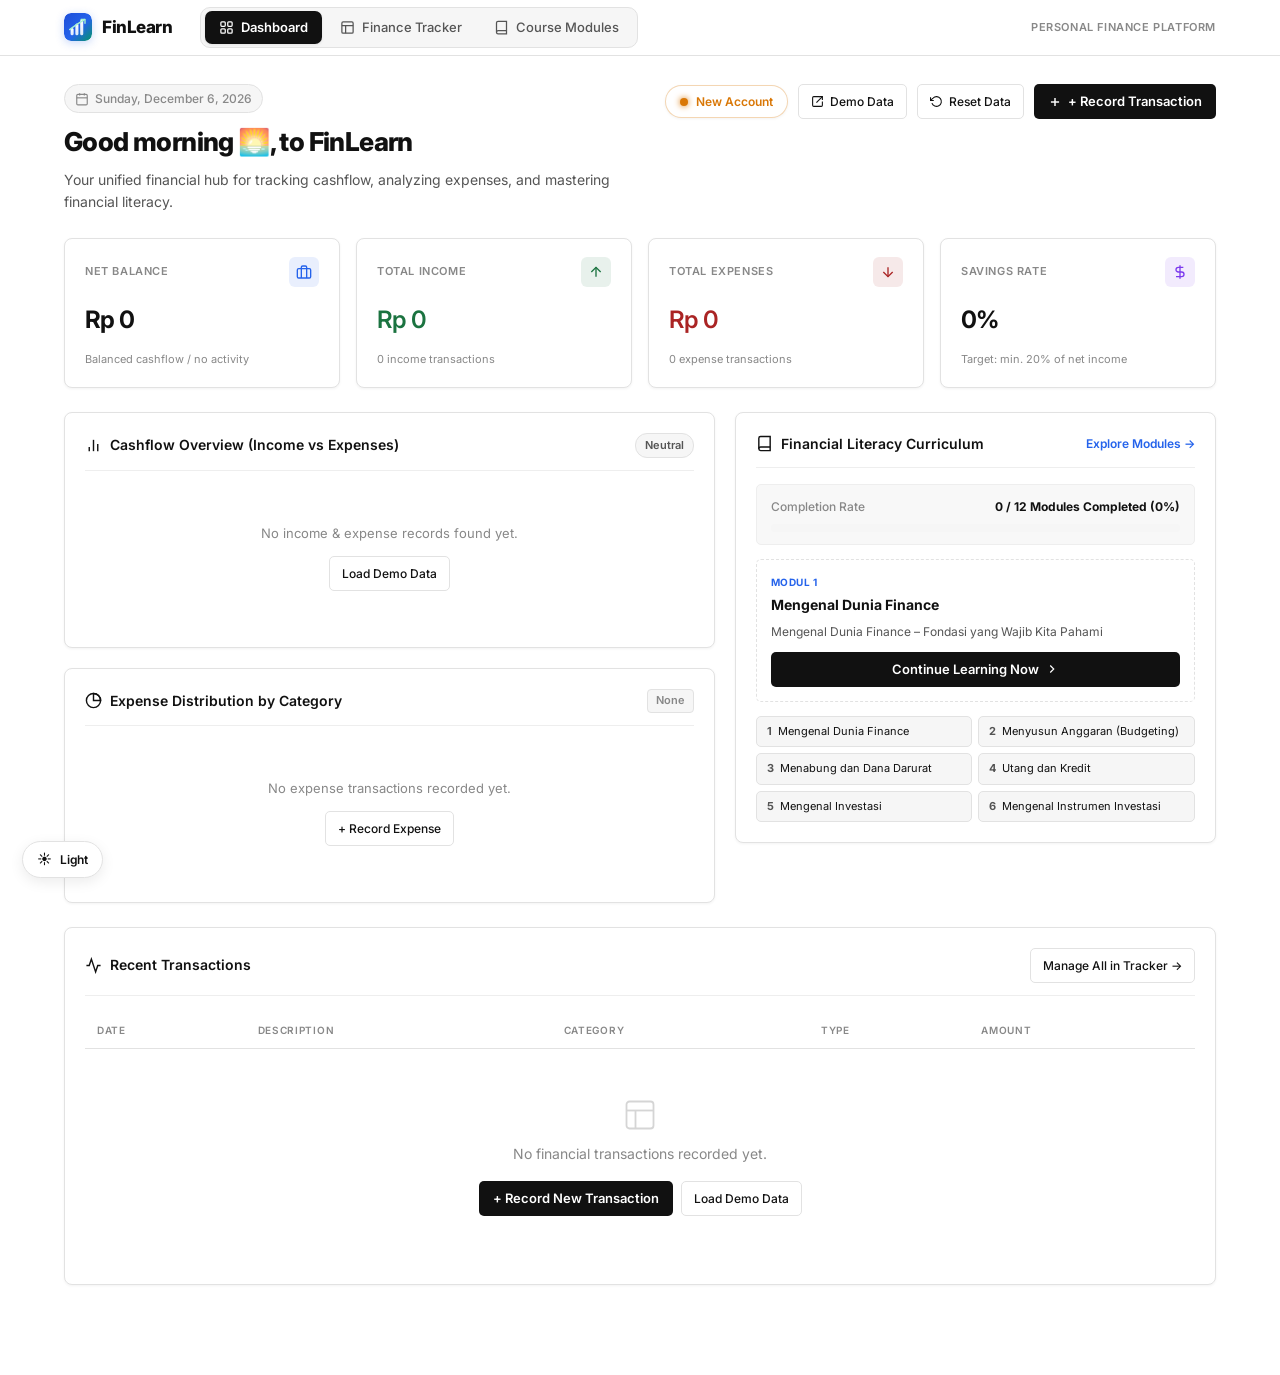
==== commit 91775ca9: "update" ====
--- a/index.html
+++ b/index.html
@@ -1,9 +1,11 @@
 <!DOCTYPE html>
-<html lang="id" data-theme="light">
+<html lang="en" data-theme="light">
 <head>
   <meta charset="UTF-8" />
   <meta name="viewport" content="width=device-width, initial-scale=1.0" />
-  <title>FinLearn — Dashboard Keuangan & Belajar</title>
+  <title>FinLearn — Personal Finance & Learning Dashboard</title>
+  <link rel="icon" type="image/svg+xml" href="favicon.svg" />
+  <link rel="apple-touch-icon" href="favicon.svg" />
   <link rel="preconnect" href="https://fonts.googleapis.com" />
   <link href="https://fonts.googleapis.com/css2?family=Inter:wght@300;400;500;600;700;800&display=swap" rel="stylesheet" />
   <link rel="stylesheet" href="style.css" />
@@ -12,45 +14,45 @@
 
   <!-- TOPBAR NAVBAR -->
   <header class="topbar">
-    <div class="topbar-left">
-      <a href="index.html" class="brand">
-        <span>FinLearn</span>
-        <span class="brand-badge">Dashboard</span>
-      </a>
-
-      <!-- NAVBAR DIRECT ACCESS -->
-      <nav class="navbar-nav">
-        <a href="index.html" class="nav-link active" id="navDashboard">
-          <svg width="15" height="15" viewBox="0 0 24 24" fill="none" stroke="currentColor" stroke-width="2">
-            <rect x="3" y="3" width="7" height="7" rx="1"/>
-            <rect x="14" y="3" width="7" height="7" rx="1"/>
-            <rect x="14" y="14" width="7" height="7" rx="1"/>
-            <rect x="3" y="14" width="7" height="7" rx="1"/>
-          </svg>
-          <span class="nav-text">Dashboard</span>
+    <div class="topbar-container">
+      <div class="topbar-left">
+        <a href="index.html" class="brand" title="FinLearn Home">
+          <img src="favicon.svg" alt="FinLearn Logo" class="brand-icon" />
+          <span class="brand-name">FinLearn</span>
         </a>
-        <a href="keuangan.html" class="nav-link" id="navKeuangan">
-          <svg width="15" height="15" viewBox="0 0 24 24" fill="none" stroke="currentColor" stroke-width="2">
-            <rect x="3" y="3" width="18" height="18" rx="2"/>
-            <line x1="3" y1="9" x2="21" y2="9"/>
-            <line x1="9" y1="21" x2="9" y2="9"/>
-          </svg>
-          <span class="nav-text">Laporan Keuangan</span>
-        </a>
-        <a href="materi.html" class="nav-link" id="navMateri">
-          <svg width="15" height="15" viewBox="0 0 24 24" fill="none" stroke="currentColor" stroke-width="2">
-            <path d="M4 19.5A2.5 2.5 0 0 1 6.5 17H20"/>
-            <path d="M6.5 2H20v20H6.5A2.5 2.5 0 0 1 4 19.5v-15A2.5 2.5 0 0 1 6.5 2z"/>
-          </svg>
-          <span class="nav-text">Course Materi</span>
-        </a>
-      </nav>
-    </div>
-
-    <div class="topbar-right">
-      <button class="theme-toggle" id="themeToggle" onclick="toggleTheme()" title="Ganti Tema">
-        <span id="themeIcon">☀️</span>
-      </button>
+
+        <!-- NAVBAR DIRECT ACCESS -->
+        <nav class="navbar-nav">
+          <a href="index.html" class="nav-link active" id="navDashboard">
+            <svg width="15" height="15" viewBox="0 0 24 24" fill="none" stroke="currentColor" stroke-width="2">
+              <rect x="3" y="3" width="7" height="7" rx="1.5"/>
+              <rect x="14" y="3" width="7" height="7" rx="1.5"/>
+              <rect x="14" y="14" width="7" height="7" rx="1.5"/>
+              <rect x="3" y="14" width="7" height="7" rx="1.5"/>
+            </svg>
+            <span class="nav-text">Dashboard</span>
+          </a>
+          <a href="keuangan.html" class="nav-link" id="navKeuangan">
+            <svg width="15" height="15" viewBox="0 0 24 24" fill="none" stroke="currentColor" stroke-width="2">
+              <rect x="3" y="3" width="18" height="18" rx="2"/>
+              <line x1="3" y1="9" x2="21" y2="9"/>
+              <line x1="9" y1="21" x2="9" y2="9"/>
+            </svg>
+            <span class="nav-text">Finance Tracker</span>
+          </a>
+          <a href="materi.html" class="nav-link" id="navMateri">
+            <svg width="15" height="15" viewBox="0 0 24 24" fill="none" stroke="currentColor" stroke-width="2">
+              <path d="M4 19.5A2.5 2.5 0 0 1 6.5 17H20"/>
+              <path d="M6.5 2H20v20H6.5A2.5 2.5 0 0 1 4 19.5v-15A2.5 2.5 0 0 1 6.5 2z"/>
+            </svg>
+            <span class="nav-text">Course Modules</span>
+          </a>
+        </nav>
+      </div>
+
+      <div class="topbar-right">
+        <span class="topbar-tagline">Personal Finance Platform</span>
+      </div>
     </div>
   </header>
 
@@ -69,23 +71,31 @@
           </svg>
           <span id="currentDateStr">-</span>
         </div>
-        <h1 id="dashGreeting">Selamat Datang di FinLearn</h1>
-        <p>Pusat pantauan keuangan pribadi, analisis pengeluaran, dan progres belajar literasi finansial Anda.</p>
+        <h1 id="dashGreeting">Welcome to FinLearn</h1>
+        <p>Your unified financial hub for tracking cashflow, analyzing expenses, and mastering financial literacy.</p>
       </div>
 
       <div class="dash-welcome-actions">
         <div class="health-chip" id="healthChip">
           <span class="health-dot"></span>
-          <span id="healthChipText">Kondisi Stabil</span>
-        </div>
-
-        <button class="btn-outline-sm" id="btnSampleData" onclick="handleLoadSampleData()" title="Muat simulasi data contoh untuk melihat tampilan visual">
+          <span id="healthChipText">Stable Cashflow</span>
+        </div>
+
+        <button class="btn-outline-sm" id="btnSampleData" onclick="handleLoadSampleData()" title="Load realistic demo transactions to explore charts and insights">
           <svg width="13" height="13" viewBox="0 0 24 24" fill="none" stroke="currentColor" stroke-width="2">
             <path d="M21 12v7a2 2 0 0 1-2 2H5a2 2 0 0 1-2-2V5a2 2 0 0 1 2-2h11"/>
             <polyline points="15 3 21 3 21 9"/>
             <line x1="10" y1="14" x2="21" y2="3"/>
           </svg>
-          Data Demo
+          Demo Data
+        </button>
+
+        <button class="btn-outline-sm btn-reset-data" id="btnResetData" onclick="handleResetData()" title="Reset data to a clean slate">
+          <svg width="13" height="13" viewBox="0 0 24 24" fill="none" stroke="currentColor" stroke-width="2">
+            <polyline points="1 4 1 10 7 10"/>
+            <path d="M3.51 15a9 9 0 1 0 2.13-9.36L1 10"/>
+          </svg>
+          Reset Data
         </button>
 
         <a href="keuangan.html" class="btn-primary-sm">
@@ -93,7 +103,7 @@
             <line x1="12" y1="5" x2="12" y2="19"/>
             <line x1="5" y1="12" x2="19" y2="12"/>
           </svg>
-          + Catat Transaksi
+          + Record Transaction
         </a>
       </div>
     </header>
@@ -102,7 +112,7 @@
     <section class="dash-stats-grid">
       <div class="stat-card balance">
         <div class="stat-card-header">
-          <span class="stat-label">Saldo Bersih</span>
+          <span class="stat-label">Net Balance</span>
           <div class="stat-icon-wrap icon-balance">
             <svg width="16" height="16" viewBox="0 0 24 24" fill="none" stroke="currentColor" stroke-width="2">
               <rect x="2" y="7" width="20" height="14" rx="2" ry="2"/>
@@ -111,12 +121,12 @@
           </div>
         </div>
         <div class="stat-amount" id="dashStatBalance">Rp 0</div>
-        <div class="stat-footer-text" id="dashStatBalanceSub">Arus kas siap dikelola</div>
+        <div class="stat-footer-text" id="dashStatBalanceSub">Ready for allocation</div>
       </div>
 
       <div class="stat-card income">
         <div class="stat-card-header">
-          <span class="stat-label">Total Pemasukan</span>
+          <span class="stat-label">Total Income</span>
           <div class="stat-icon-wrap icon-income">
             <svg width="16" height="16" viewBox="0 0 24 24" fill="none" stroke="currentColor" stroke-width="2">
               <line x1="12" y1="19" x2="12" y2="5"/>
@@ -125,12 +135,12 @@
           </div>
         </div>
         <div class="stat-amount amount-income" id="dashStatIncome">Rp 0</div>
-        <div class="stat-footer-text" id="dashStatIncomeCount">0 transaksi masuk</div>
+        <div class="stat-footer-text" id="dashStatIncomeCount">0 income transactions</div>
       </div>
 
       <div class="stat-card expense">
         <div class="stat-card-header">
-          <span class="stat-label">Total Pengeluaran</span>
+          <span class="stat-label">Total Expenses</span>
           <div class="stat-icon-wrap icon-expense">
             <svg width="16" height="16" viewBox="0 0 24 24" fill="none" stroke="currentColor" stroke-width="2">
               <line x1="12" y1="5" x2="12" y2="19"/>
@@ -139,12 +149,12 @@
           </div>
         </div>
         <div class="stat-amount amount-expense" id="dashStatExpense">Rp 0</div>
-        <div class="stat-footer-text" id="dashStatExpenseCount">0 transaksi keluar</div>
+        <div class="stat-footer-text" id="dashStatExpenseCount">0 expense transactions</div>
       </div>
 
       <div class="stat-card savings">
         <div class="stat-card-header">
-          <span class="stat-label">Tingkat Tabungan (Savings)</span>
+          <span class="stat-label">Savings Rate</span>
           <div class="stat-icon-wrap icon-savings">
             <svg width="16" height="16" viewBox="0 0 24 24" fill="none" stroke="currentColor" stroke-width="2">
               <path d="M12 2v20M17 5H9.5a3.5 3.5 0 0 0 0 7h5a3.5 3.5 0 0 1 0 7H6"/>
@@ -152,7 +162,7 @@
           </div>
         </div>
         <div class="stat-amount" id="dashStatSavings">0%</div>
-        <div class="stat-footer-text" id="dashStatSavingsSub">Target ideal: min. 20%</div>
+        <div class="stat-footer-text" id="dashStatSavingsSub">Target: min. 20%</div>
       </div>
     </section>
 
@@ -171,9 +181,9 @@
                 <line x1="12" y1="20" x2="12" y2="4"/>
                 <line x1="6" y1="20" x2="6" y2="14"/>
               </svg>
-              <span>Perbandingan Arus Kas (Pemasukan vs Pengeluaran)</span>
-            </div>
-            <span class="badge-pill" id="cashflowStatusBadge">Net Positif</span>
+              <span>Cashflow Overview (Income vs Expenses)</span>
+            </div>
+            <span class="badge-pill" id="cashflowStatusBadge">Net Surplus</span>
           </div>
 
           <div class="dash-card-body">
@@ -191,7 +201,7 @@
                 <circle cx="12" cy="12" r="10"/>
                 <path d="M12 2a10 10 0 0 1 10 10h-10z"/>
               </svg>
-              <span>Distribusi Pengeluaran per Kategori</span>
+              <span>Expense Distribution by Category</span>
             </div>
             <span class="sub-badge" id="topCategoryBadge">-</span>
           </div>
@@ -216,16 +226,16 @@
                 <path d="M4 19.5A2.5 2.5 0 0 1 6.5 17H20"/>
                 <path d="M6.5 2H20v20H6.5A2.5 2.5 0 0 1 4 19.5v-15A2.5 2.5 0 0 1 6.5 2z"/>
               </svg>
-              <span>Progres Kursus Literasi Keuangan</span>
-            </div>
-            <a href="materi.html" class="card-link">Buka Kursus →</a>
+              <span>Financial Literacy Curriculum</span>
+            </div>
+            <a href="materi.html" class="card-link">Explore Modules →</a>
           </div>
 
           <div class="dash-card-body">
             <div class="learning-progress-box">
               <div class="learning-progress-top">
-                <span class="learning-stat-title">Tingkat Penyelesaian</span>
-                <span class="learning-stat-val" id="dashLearnProgressText">0 / 12 Modul (0%)</span>
+                <span class="learning-stat-title">Completion Rate</span>
+                <span class="learning-stat-val" id="dashLearnProgressText">0 / 12 Modules (0%)</span>
               </div>
               <div class="progress-bar-bg">
                 <div class="progress-bar-fill" id="dashLearnProgressBar" style="width: 0%;"></div>
@@ -234,11 +244,11 @@
 
             <!-- NEXT RECOMMENDED MODULE BOX -->
             <div class="next-mod-preview" id="dashNextModuleBox">
-              <div class="next-mod-tag" id="dashNextModTag">MODUL 1</div>
-              <h3 class="next-mod-title" id="dashNextModTitle">Mengenal Dunia Finance</h3>
-              <p class="next-mod-desc" id="dashNextModDesc">Pelajari fondasi penting bagaimana uang mengalir, aset vs liabilitas, dan prinsip dasar pengelolaan finansial.</p>
+              <div class="next-mod-tag" id="dashNextModTag">MODULE 1</div>
+              <h3 class="next-mod-title" id="dashNextModTitle">Introduction to Finance</h3>
+              <p class="next-mod-desc" id="dashNextModDesc">Learn the critical foundations of cash inflows, assets vs liabilities, and sound financial decision making.</p>
               <a href="materi.html" id="dashBtnContinueLearn" class="btn-primary-sm full-w">
-                Lanjutkan Belajar Sekarang
+                Continue Learning Now
                 <svg width="14" height="14" viewBox="0 0 24 24" fill="none" stroke="currentColor" stroke-width="2">
                   <polyline points="9 18 15 12 9 6"/>
                 </svg>
@@ -247,27 +257,6 @@
 
             <!-- MINI MODULES ROADMAP -->
             <div class="mod-quick-roadmap" id="dashModQuickRoadmap">
-              <!-- Rendered by JS -->
-            </div>
-          </div>
-        </section>
-
-        <!-- FINANCIAL HEALTH INSIGHT & TIPS -->
-        <section class="dash-card card-insight">
-          <div class="dash-card-header">
-            <div class="dash-card-title">
-              <svg width="17" height="17" viewBox="0 0 24 24" fill="none" stroke="currentColor" stroke-width="2">
-                <circle cx="12" cy="12" r="10"/>
-                <line x1="12" y1="16" x2="12" y2="12"/>
-                <line x1="12" y1="8" x2="12.01" y2="8"/>
-              </svg>
-              <span>Smart Financial Insight</span>
-            </div>
-            <span class="insight-badge">Tips Otomatis</span>
-          </div>
-
-          <div class="dash-card-body">
-            <div class="insight-content" id="dashInsightBox">
               <!-- Rendered by JS -->
             </div>
           </div>
@@ -284,10 +273,10 @@
           <svg width="17" height="17" viewBox="0 0 24 24" fill="none" stroke="currentColor" stroke-width="2">
             <polyline points="22 12 18 12 15 21 9 3 6 12 2 12"/>
           </svg>
-          <span>Transaksi Terkini</span>
+          <span>Recent Transactions</span>
         </div>
         <div class="dash-header-right">
-          <a href="keuangan.html" class="btn-outline-sm">Kelola Semua Transaksi →</a>
+          <a href="keuangan.html" class="btn-outline-sm">Manage All in Tracker →</a>
         </div>
       </div>
 
@@ -295,11 +284,11 @@
         <table class="data-table">
           <thead>
             <tr>
-              <th>Tanggal</th>
-              <th>Keterangan</th>
-              <th>Kategori</th>
-              <th>Jenis</th>
-              <th>Jumlah</th>
+              <th>Date</th>
+              <th>Description</th>
+              <th>Category</th>
+              <th>Type</th>
+              <th>Amount</th>
             </tr>
           </thead>
           <tbody id="dashTxTableBody">
@@ -313,16 +302,22 @@
             <line x1="3" y1="9" x2="21" y2="9"/>
             <line x1="9" y1="21" x2="9" y2="9"/>
           </svg>
-          <p>Belum ada catatan transaksi keuangan.</p>
+          <p>No financial transactions recorded yet.</p>
           <div class="empty-btn-group">
-            <a href="keuangan.html" class="btn-primary-sm">+ Catat Transaksi Baru</a>
-            <button class="btn-outline-sm" onclick="handleLoadSampleData()">Muat Data Demo</button>
+            <a href="keuangan.html" class="btn-primary-sm">+ Record New Transaction</a>
+            <button class="btn-outline-sm" onclick="handleLoadSampleData()">Load Demo Data</button>
           </div>
         </div>
       </div>
     </section>
 
   </main>
+
+  <!-- FLOATING THEME TOGGLE (BOTTOM-LEFT) -->
+  <button class="floating-theme-toggle" id="floatingThemeToggle" onclick="toggleTheme()" title="Switch Light/Dark Mode" aria-label="Toggle Theme">
+    <span class="theme-icon" id="themeIcon">☀️</span>
+    <span class="theme-label" id="themeLabel">Light</span>
+  </button>
 
   <!-- SCRIPTS -->
   <script src="materi_data.js"></script>
--- a/style.css
+++ b/style.css
@@ -76,60 +76,80 @@
   height: var(--topbar-h);
   background: var(--bg);
   border-bottom: 1px solid var(--border);
+  z-index: 100;
+  transition: background 0.15s ease, border-color 0.15s ease;
+}
+
+.topbar-container {
+  max-width: 1200px;
+  height: 100%;
+  margin: 0 auto;
   display: flex;
   align-items: center;
   justify-content: space-between;
   padding: 0 24px;
-  z-index: 100;
 }
 
 .topbar-left {
   display: flex;
   align-items: center;
-  gap: 24px;
+  gap: 28px;
 }
 
 .brand {
   display: flex;
   align-items: center;
-  gap: 8px;
+  gap: 10px;
   font-weight: 700;
   font-size: 16px;
   letter-spacing: -0.4px;
   color: var(--text);
-}
-.brand-badge {
-  font-size: 10px;
-  font-weight: 600;
-  text-transform: uppercase;
-  letter-spacing: 0.5px;
-  padding: 2px 6px;
-  border-radius: 4px;
-  border: 1px solid var(--border);
-  color: var(--text-muted);
+  text-decoration: none;
+}
+
+.brand-name {
+  font-size: 17px;
+  font-weight: 800;
+  letter-spacing: -0.5px;
+  color: var(--text);
+}
+
+.brand-icon {
+  width: 28px;
+  height: 28px;
+  border-radius: 7px;
+  display: block;
+  flex-shrink: 0;
+  box-shadow: 0 2px 8px rgba(37, 99, 235, 0.25);
+  transition: transform 0.2s ease;
+}
+
+.brand:hover .brand-icon {
+  transform: scale(1.08);
 }
 
 /* NAVBAR NAVIGATION BUTTONS */
 .navbar-nav {
   display: flex;
   align-items: center;
-  gap: 6px;
-  background: var(--bg-secondary);
-  padding: 3px;
-  border-radius: var(--radius);
+  gap: 4px;
+  background: var(--bg-secondary);
+  padding: 3px 4px;
+  border-radius: 10px;
   border: 1px solid var(--border);
 }
 
 .nav-link {
   display: inline-flex;
   align-items: center;
-  gap: 8px;
+  gap: 7px;
   padding: 6px 14px;
-  border-radius: var(--radius-sm);
+  border-radius: 7px;
   font-size: 13px;
   font-weight: 500;
   color: var(--text-secondary);
   transition: all 0.15s ease;
+  text-decoration: none;
 }
 
 .nav-link:hover {
@@ -138,13 +158,14 @@
 }
 
 [data-theme="dark"] .nav-link:hover {
-  background: rgba(255, 255, 255, 0.05);
+  background: rgba(255, 255, 255, 0.06);
 }
 
 .nav-link.active {
   background: var(--nav-active-bg);
   color: var(--nav-active-text);
   font-weight: 600;
+  box-shadow: 0 1px 3px rgba(0, 0, 0, 0.08);
 }
 
 .topbar-right {
@@ -153,21 +174,126 @@
   gap: 12px;
 }
 
-.theme-toggle {
+.topbar-tagline {
+  font-size: 11px;
+  font-weight: 600;
+  color: var(--text-muted);
+  text-transform: uppercase;
+  letter-spacing: 0.6px;
+}
+
+/* FLOATING THEME TOGGLE (BOTTOM-LEFT) */
+.floating-theme-toggle {
+  position: fixed;
+  bottom: 22px;
+  left: 22px;
+  z-index: 999;
   display: inline-flex;
   align-items: center;
-  justify-content: center;
-  width: 36px;
-  height: 36px;
+  gap: 8px;
+  padding: 8px 14px;
+  border-radius: 24px;
+  background: var(--bg-card);
+  border: 1px solid var(--border);
+  box-shadow: 0 4px 14px rgba(0, 0, 0, 0.08);
+  color: var(--text);
+  font-size: 12px;
+  font-weight: 600;
+  cursor: pointer;
+  transition: all 0.2s cubic-bezier(0.16, 1, 0.3, 1);
+  backdrop-filter: blur(8px);
+}
+
+.floating-theme-toggle:hover {
+  transform: translateY(-2px) scale(1.03);
+  border-color: var(--accent);
+  box-shadow: 0 6px 18px rgba(0, 0, 0, 0.14);
+}
+
+.theme-icon {
+  font-size: 14px;
+  line-height: 1;
+}
+
+.theme-label {
+  font-size: 12px;
+  letter-spacing: -0.2px;
+}
+
+.btn-reset-data:hover {
+  color: var(--expense);
+  border-color: rgba(170, 36, 36, 0.4);
+}
+
+/* MODULE COMPLETION CARD */
+.module-completion-card {
+  display: flex;
+  align-items: center;
+  justify-content: space-between;
+  gap: 16px;
+  padding: 18px 22px;
   border-radius: var(--radius);
   border: 1px solid var(--border);
   background: var(--bg-card);
-  color: var(--text);
-  transition: border-color 0.15s, background 0.15s;
-}
-
-.theme-toggle:hover {
-  background: var(--bg-secondary);
+  margin: 32px 0 20px;
+  box-shadow: var(--shadow);
+  flex-wrap: wrap;
+  transition: all 0.2s ease;
+}
+
+.module-completion-card.completed {
+  border-color: rgba(27, 115, 64, 0.35);
+  background: var(--income-bg);
+}
+
+.completion-info {
+  display: flex;
+  align-items: center;
+  gap: 14px;
+  flex: 1;
+  min-width: 240px;
+}
+
+.completion-icon {
+  font-size: 26px;
+  line-height: 1;
+}
+
+.completion-info h4 {
+  font-size: 14px;
+  font-weight: 700;
+  color: var(--text);
+  margin-bottom: 2px;
+}
+
+.completion-info p {
+  font-size: 12px;
+  color: var(--text-secondary);
+}
+
+.btn-complete-module {
+  display: inline-flex;
+  align-items: center;
+  gap: 8px;
+  padding: 9px 18px;
+  border-radius: var(--radius-sm);
+  background: var(--accent);
+  color: var(--accent-inverse);
+  font-size: 13px;
+  font-weight: 600;
+  border: none;
+  cursor: pointer;
+  transition: all 0.2s ease;
+}
+
+.btn-complete-module:hover {
+  opacity: 0.9;
+  transform: translateY(-1px);
+}
+
+.btn-complete-module.is-done {
+  background: var(--income);
+  color: #ffffff;
 }
 
 /* ===== MATERI / COURSE FULL PAGE LAYOUT ===== */
